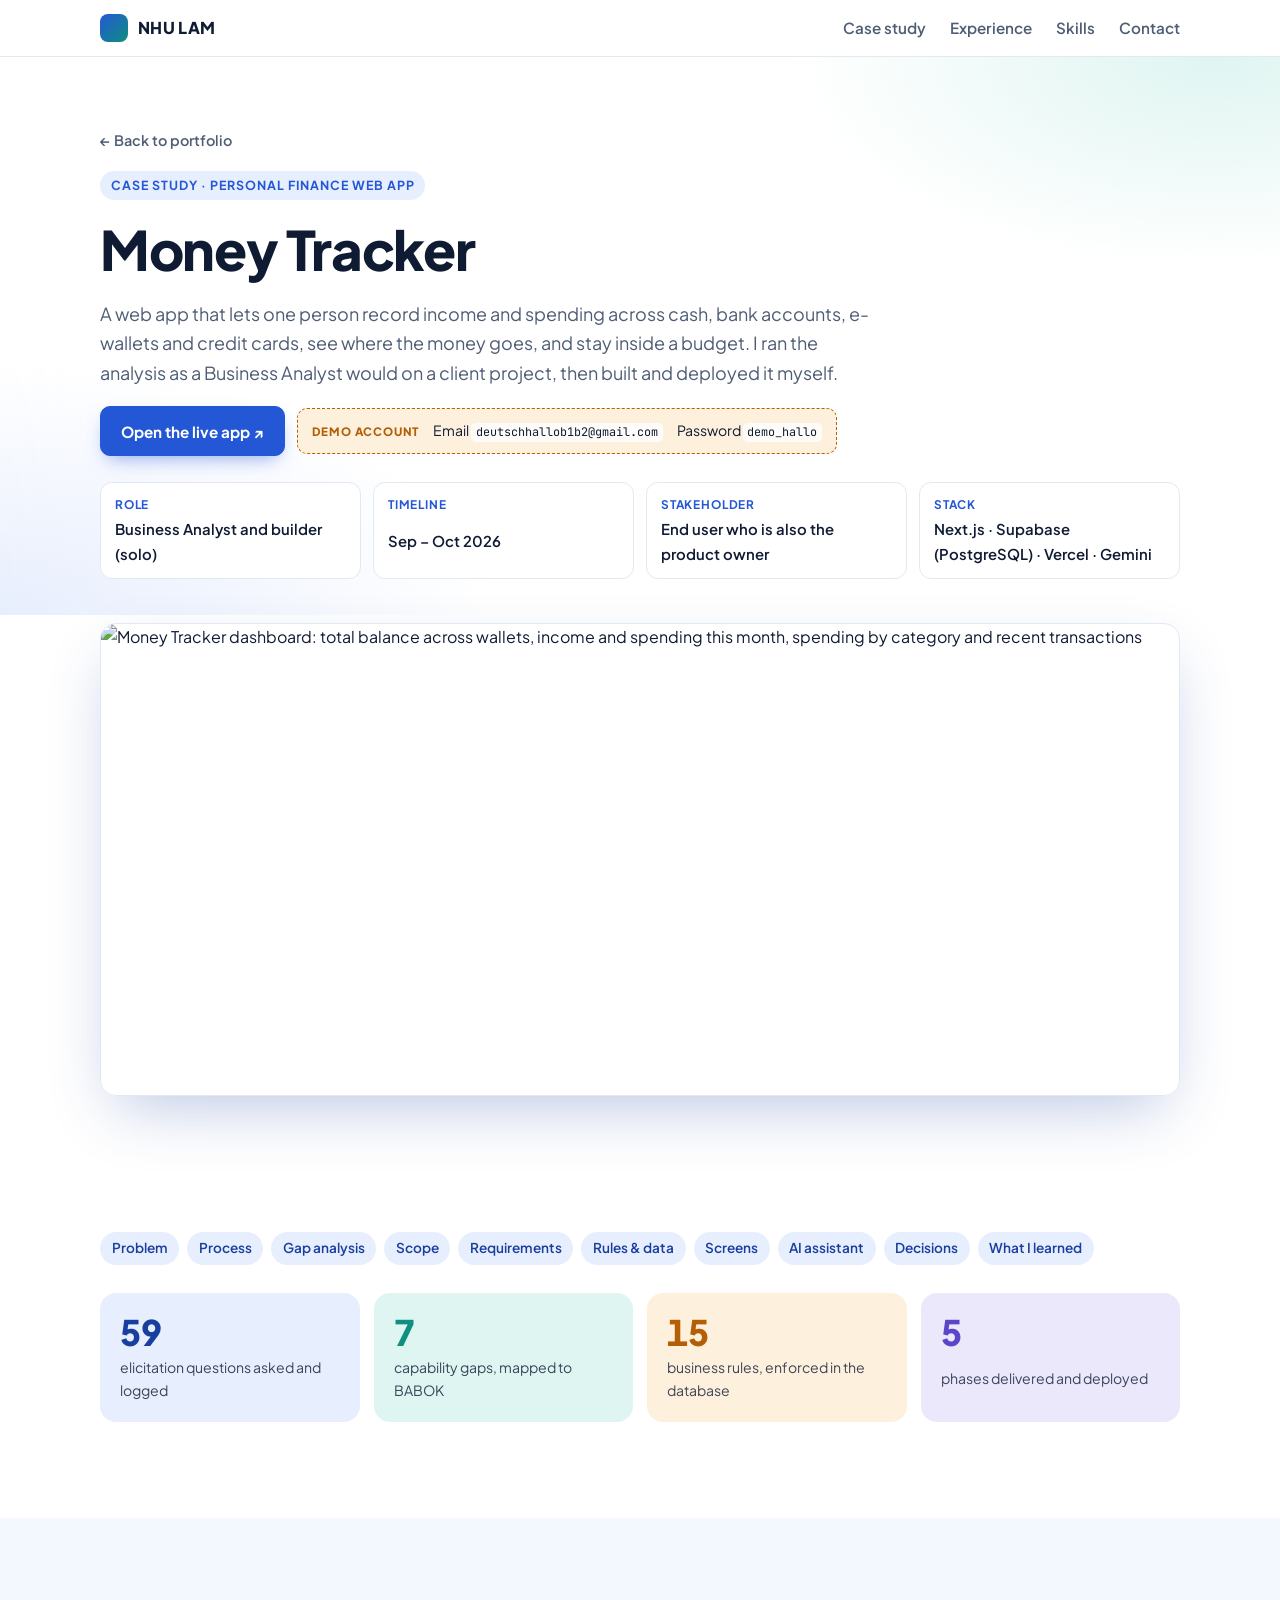
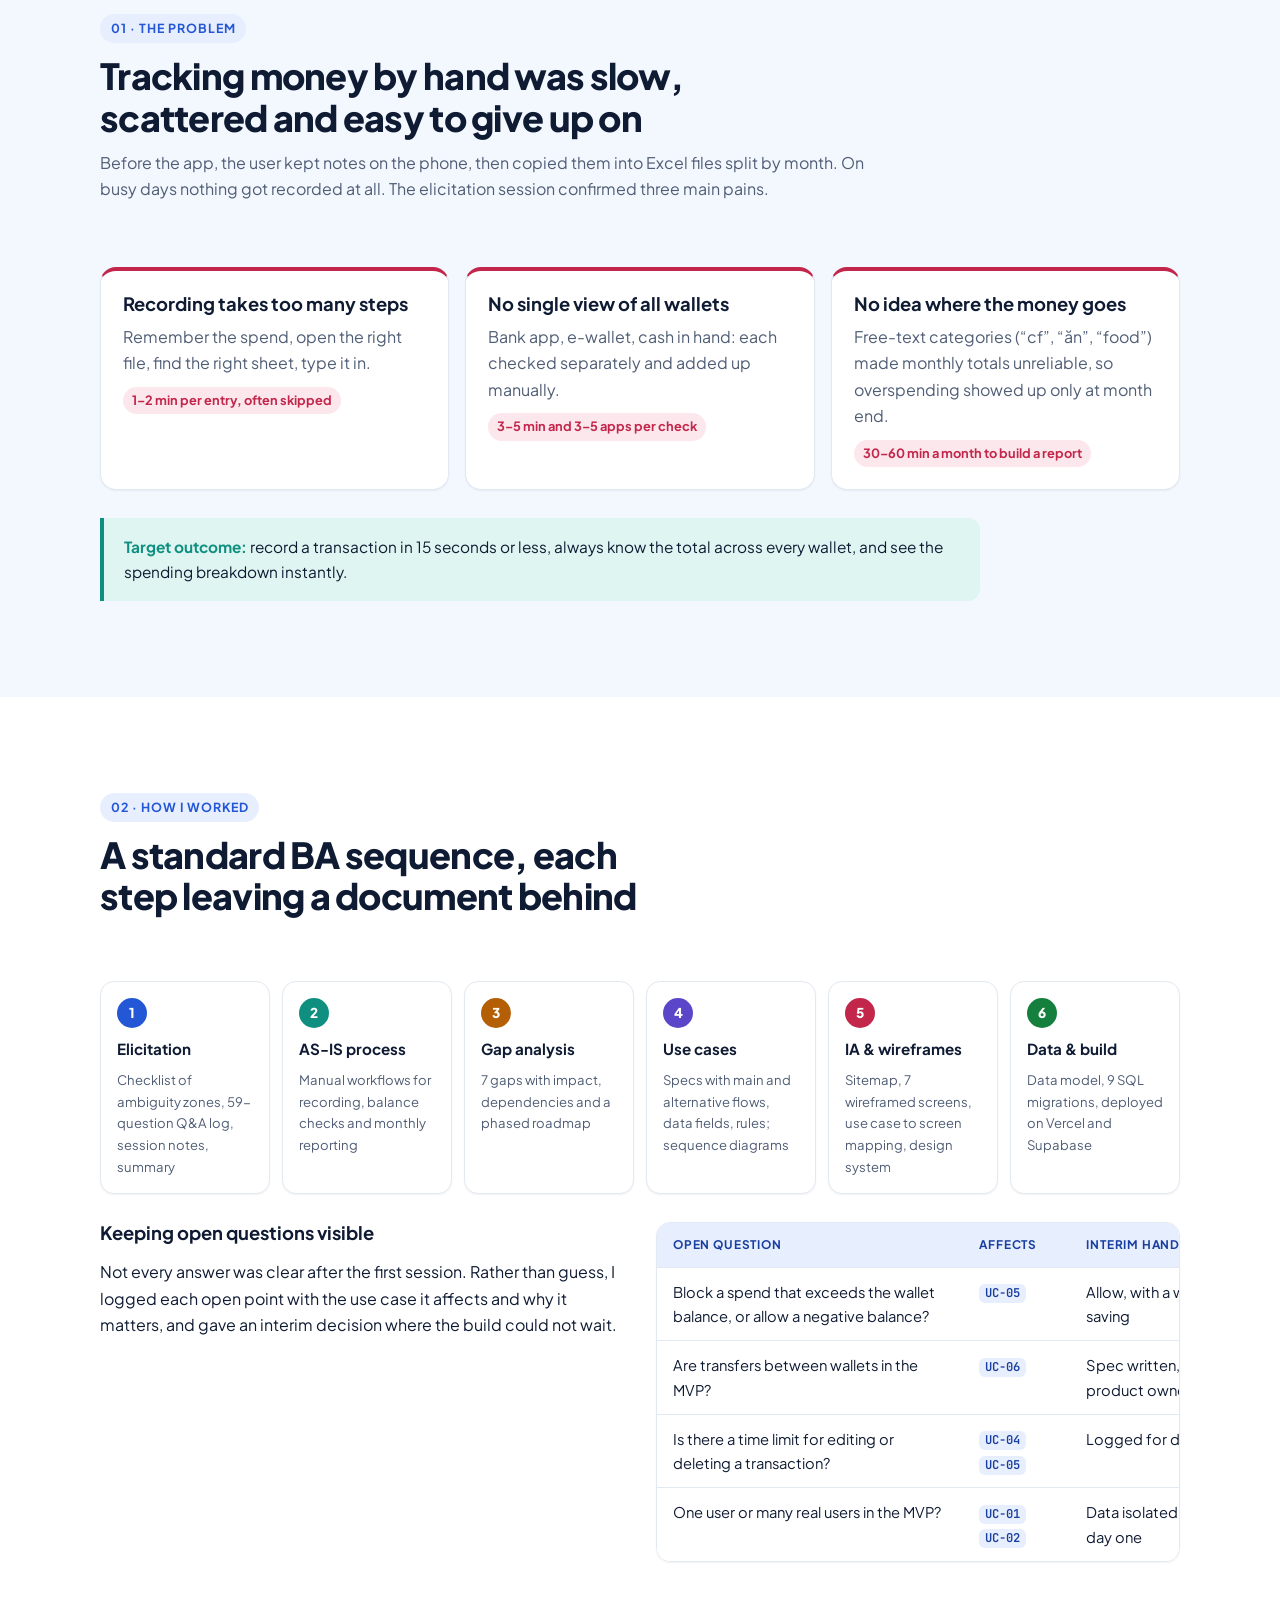
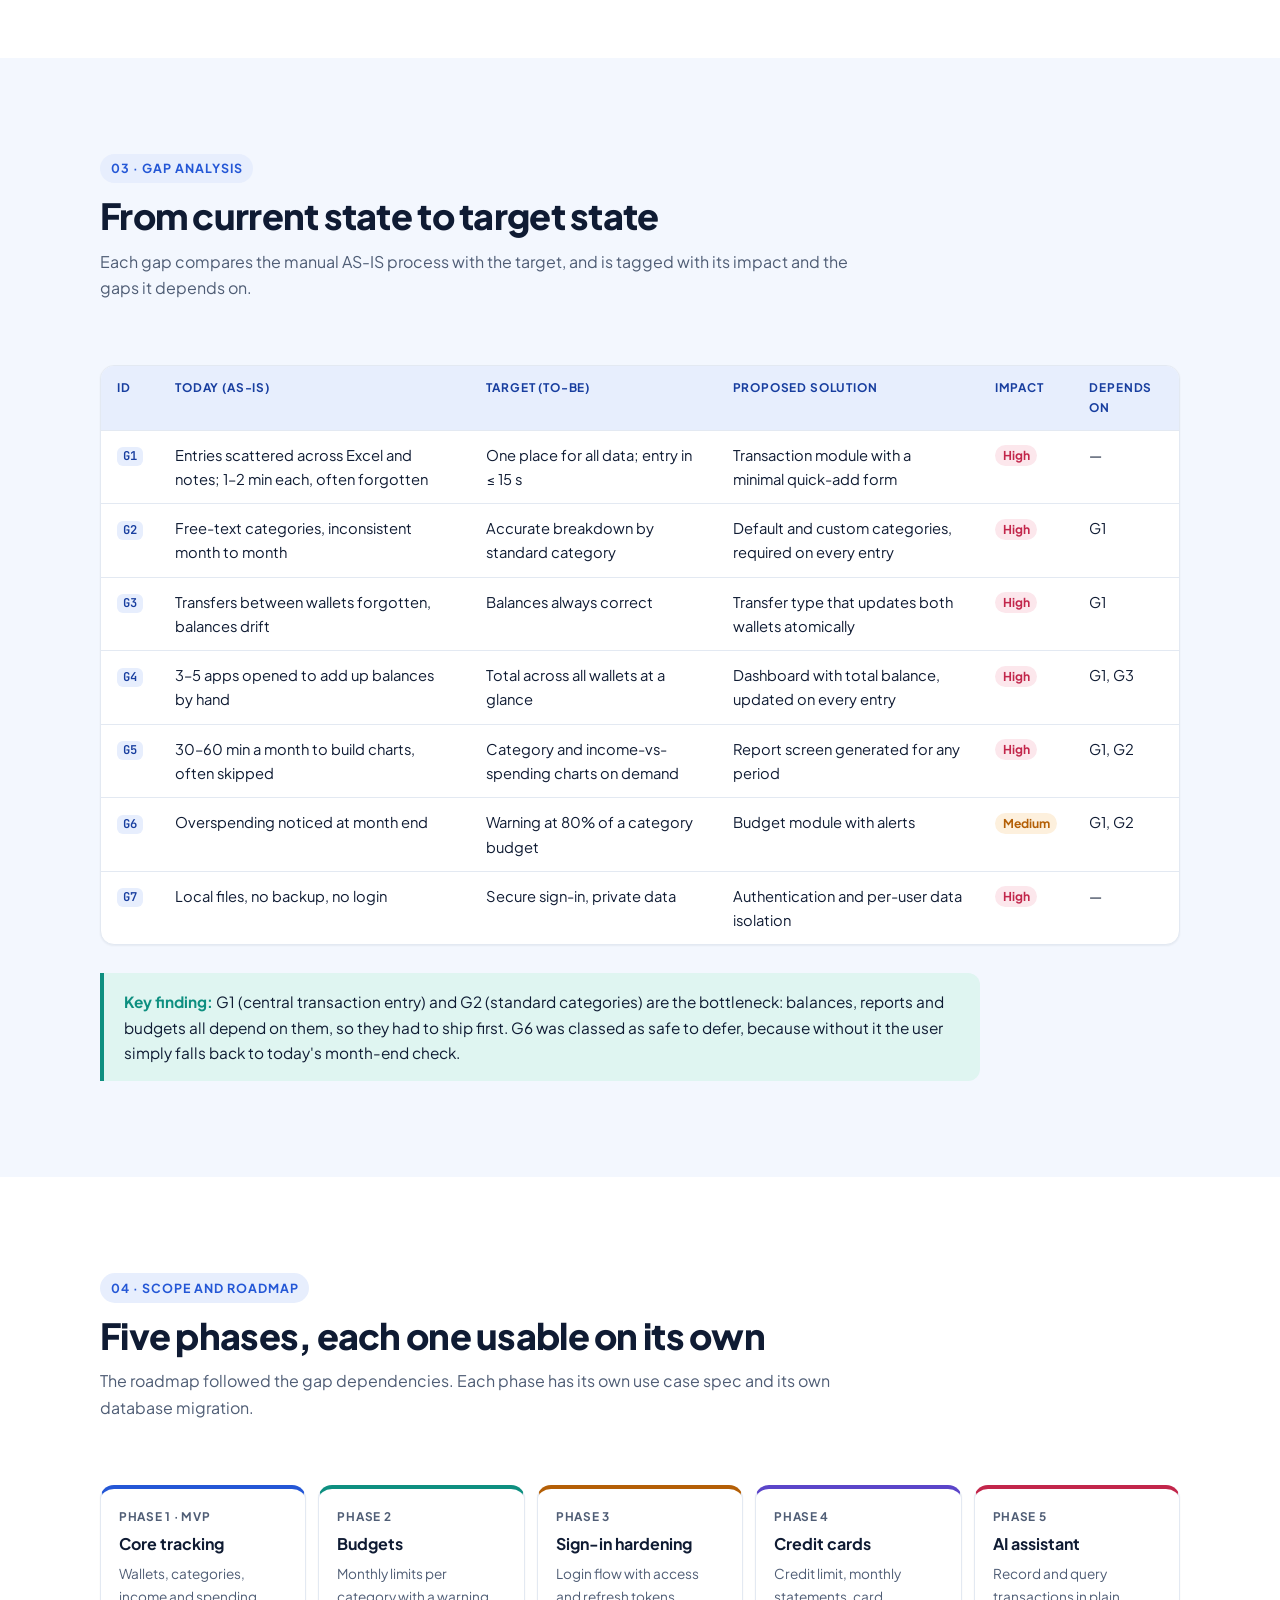
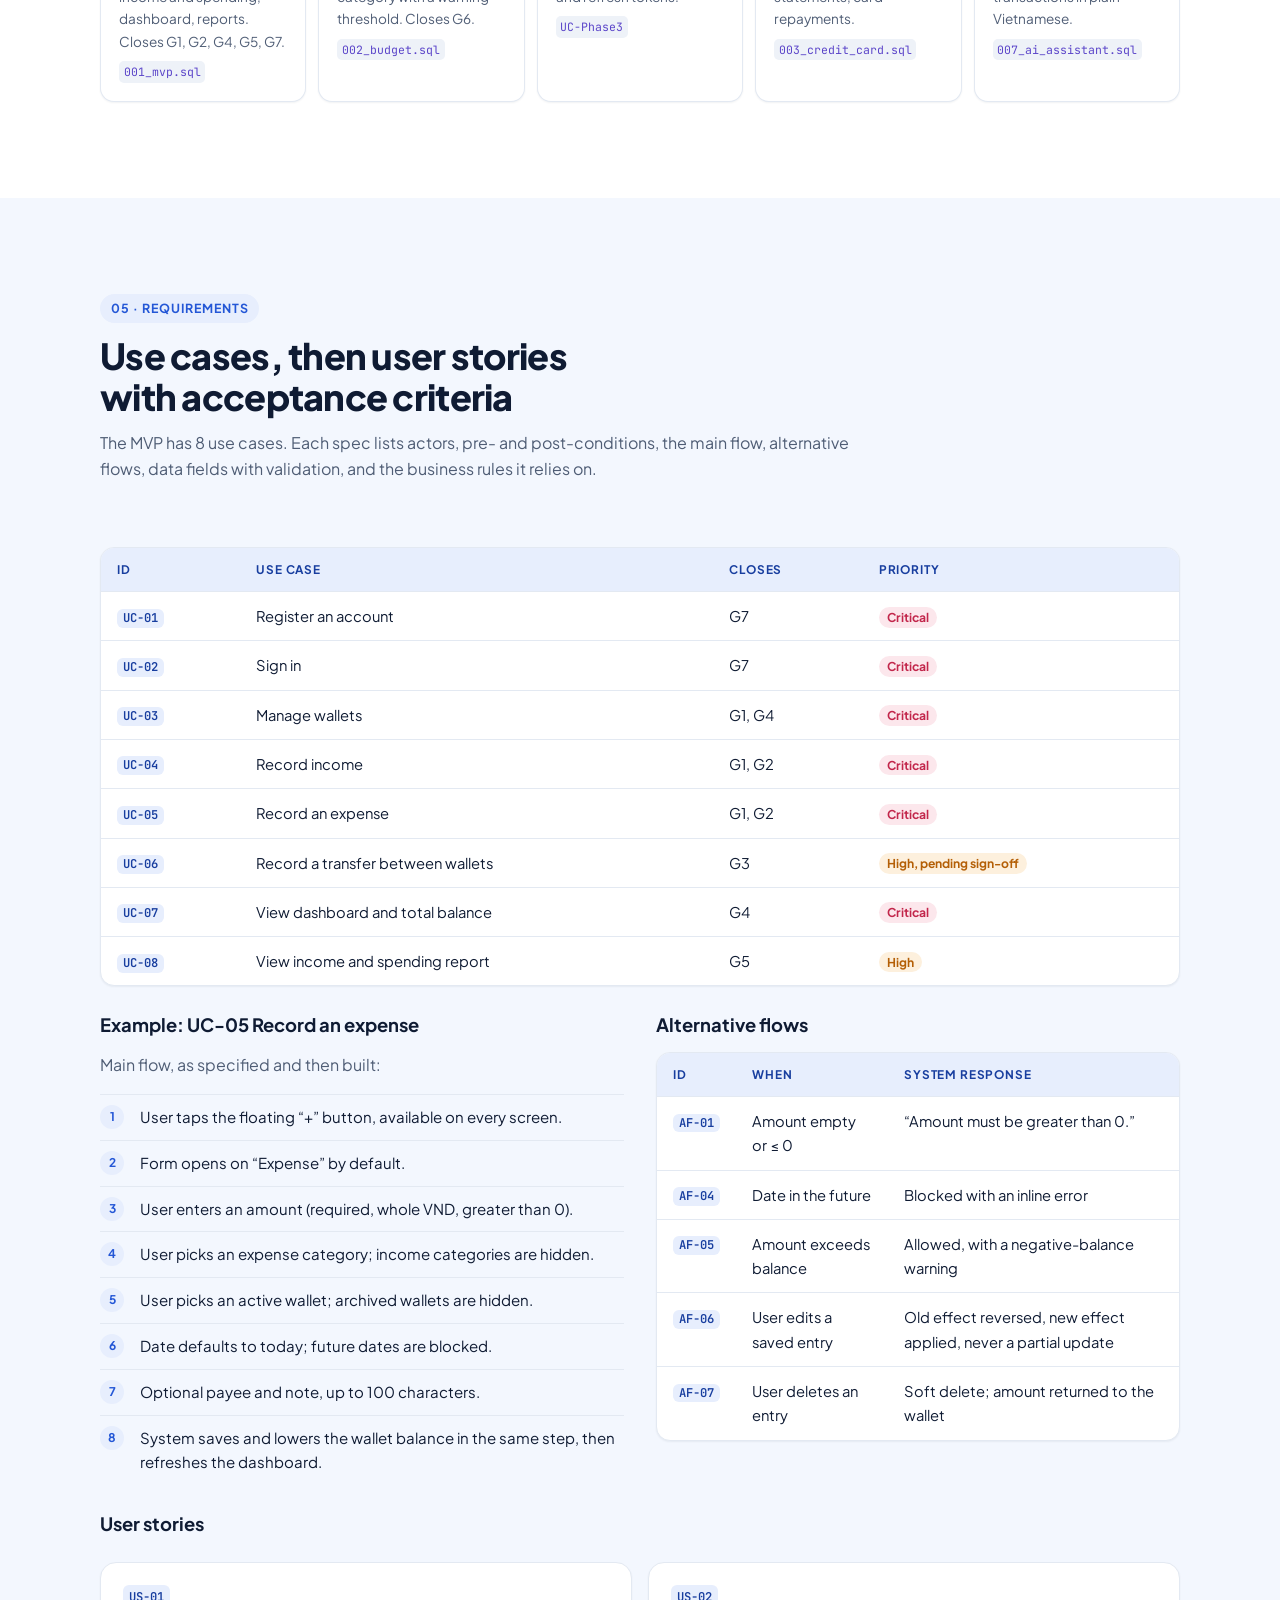
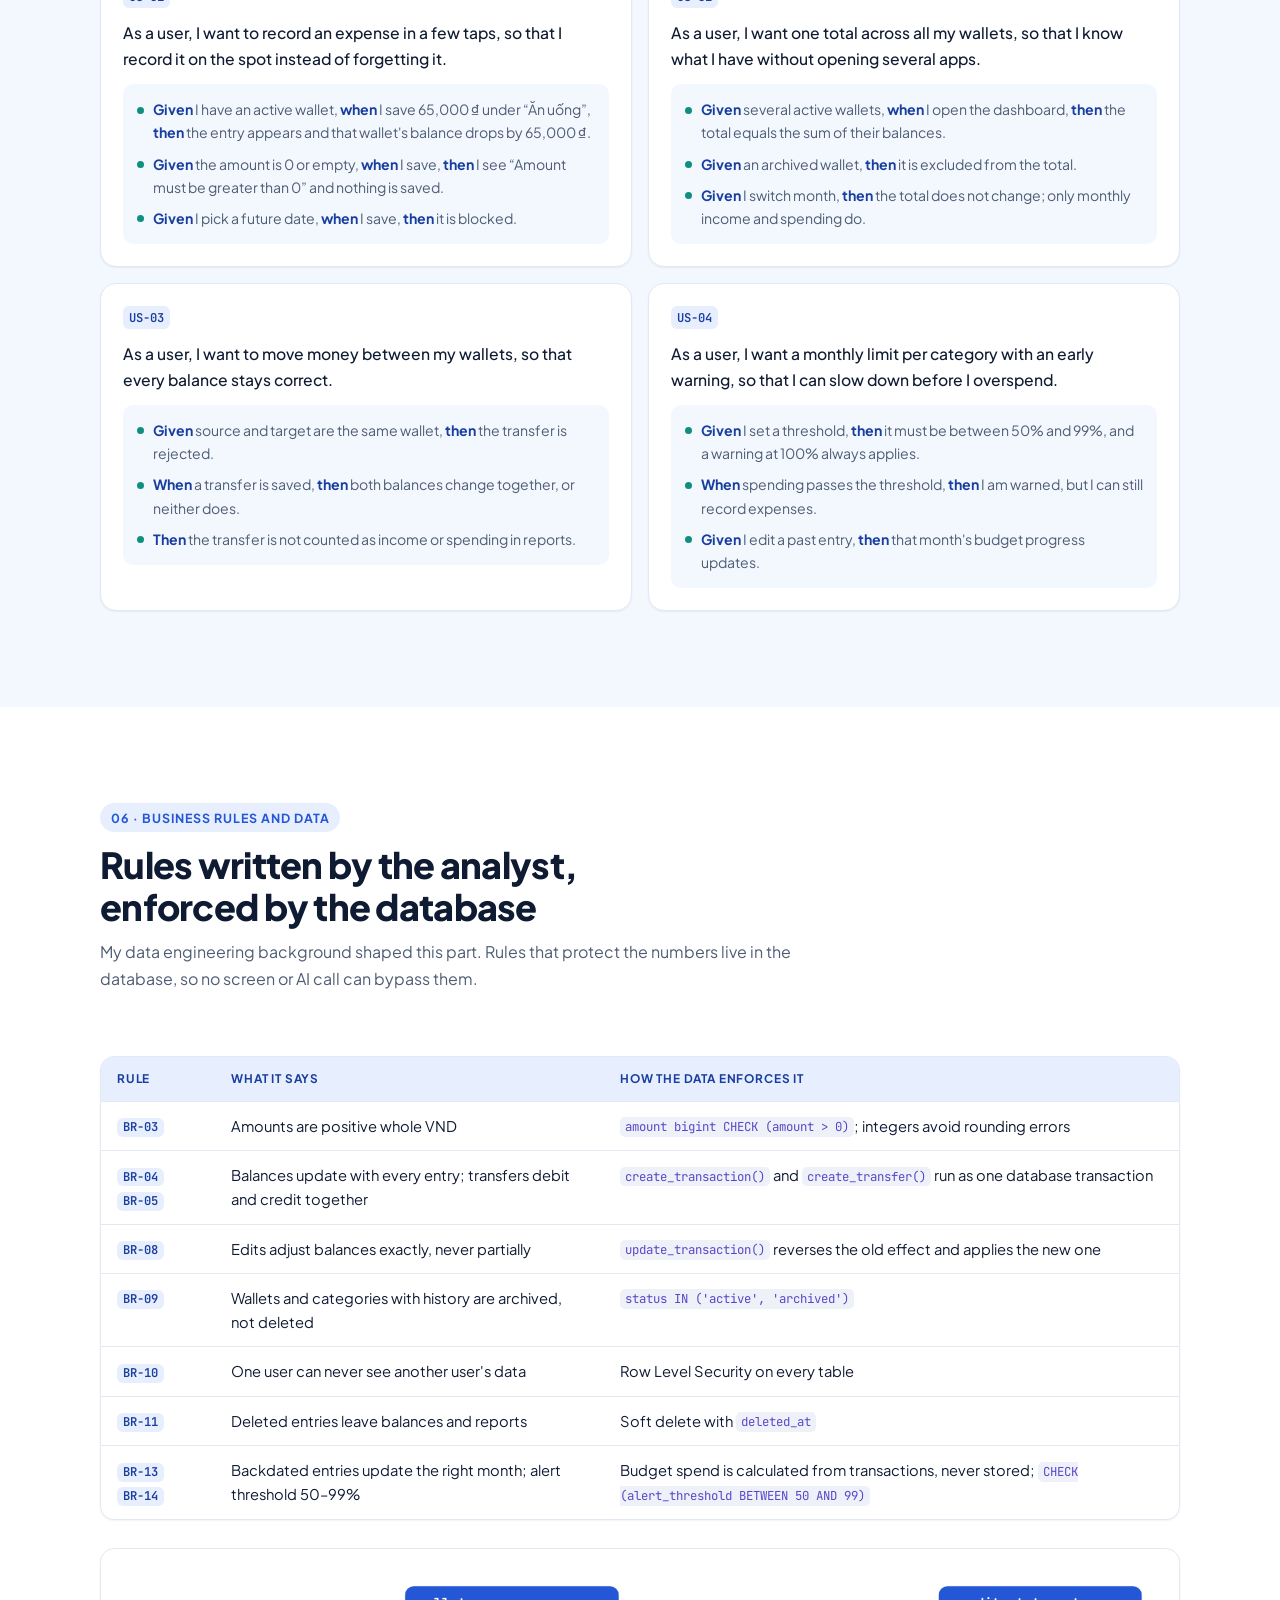
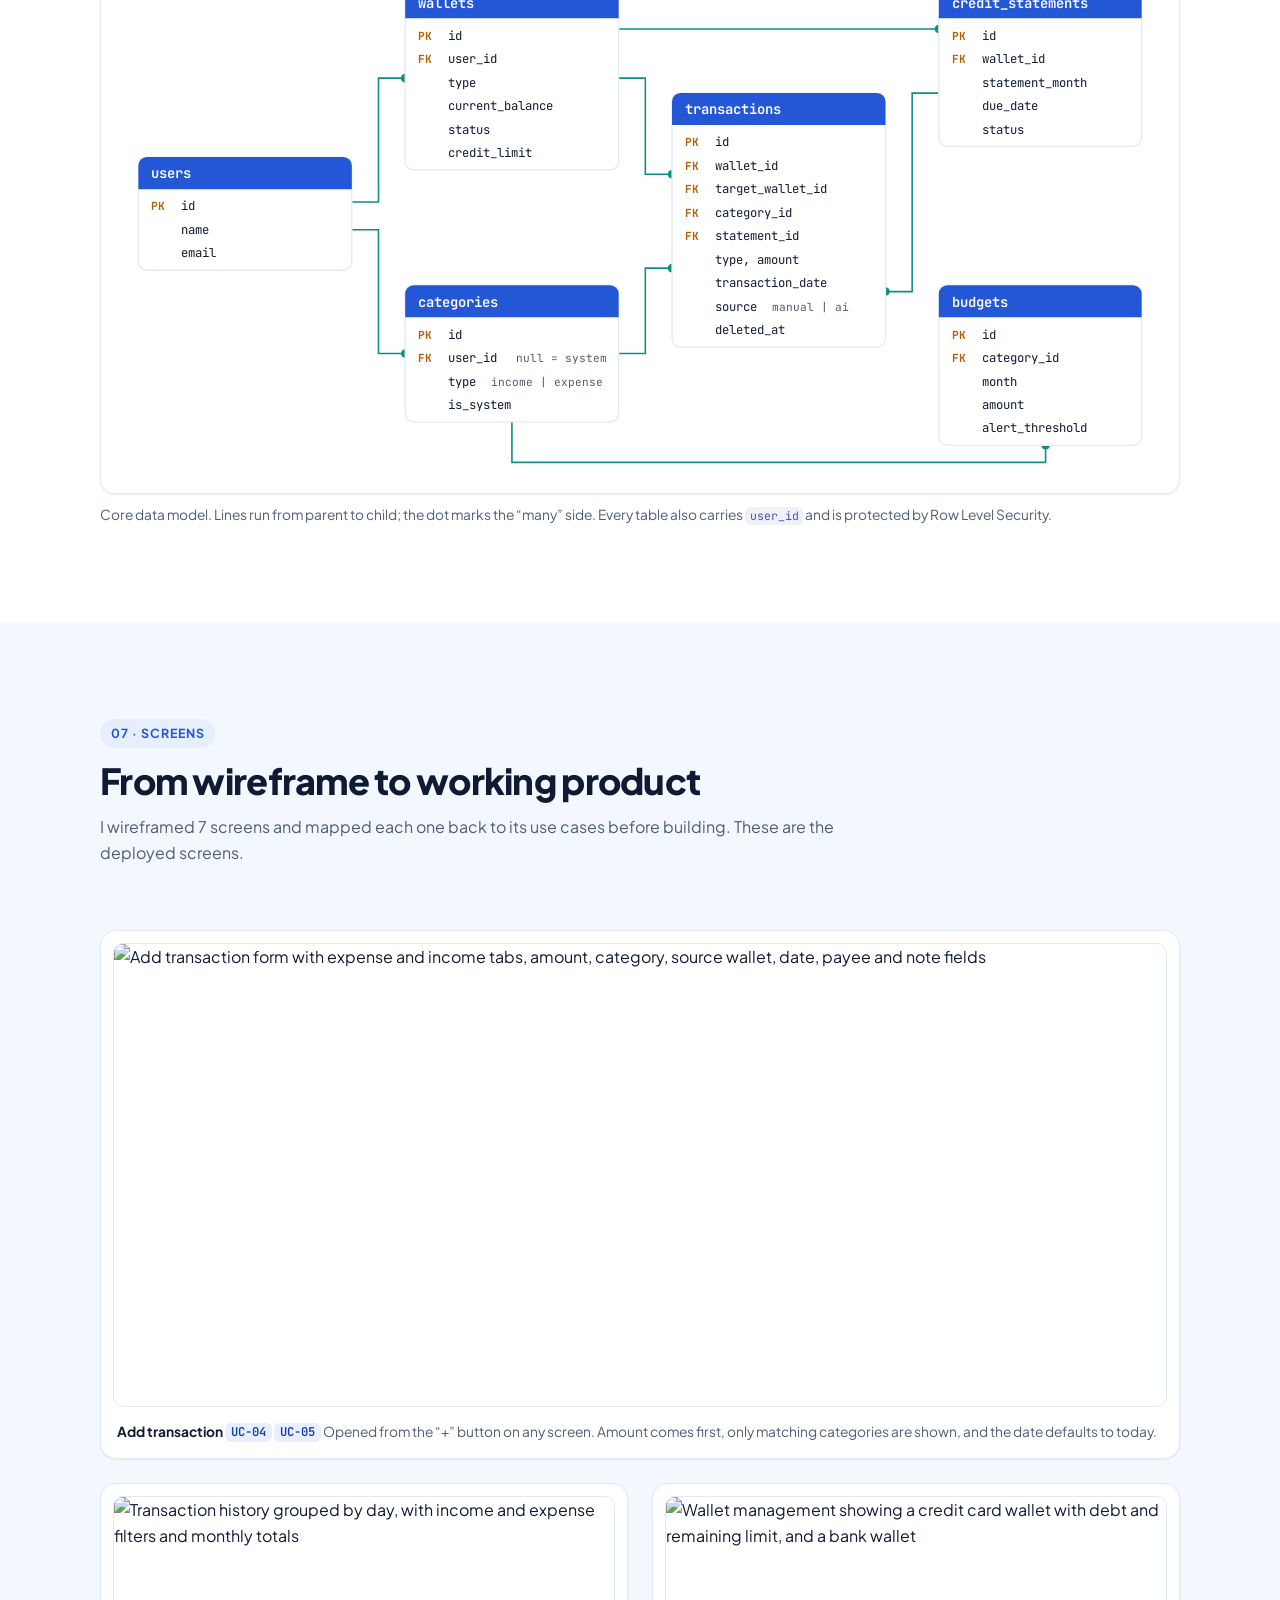
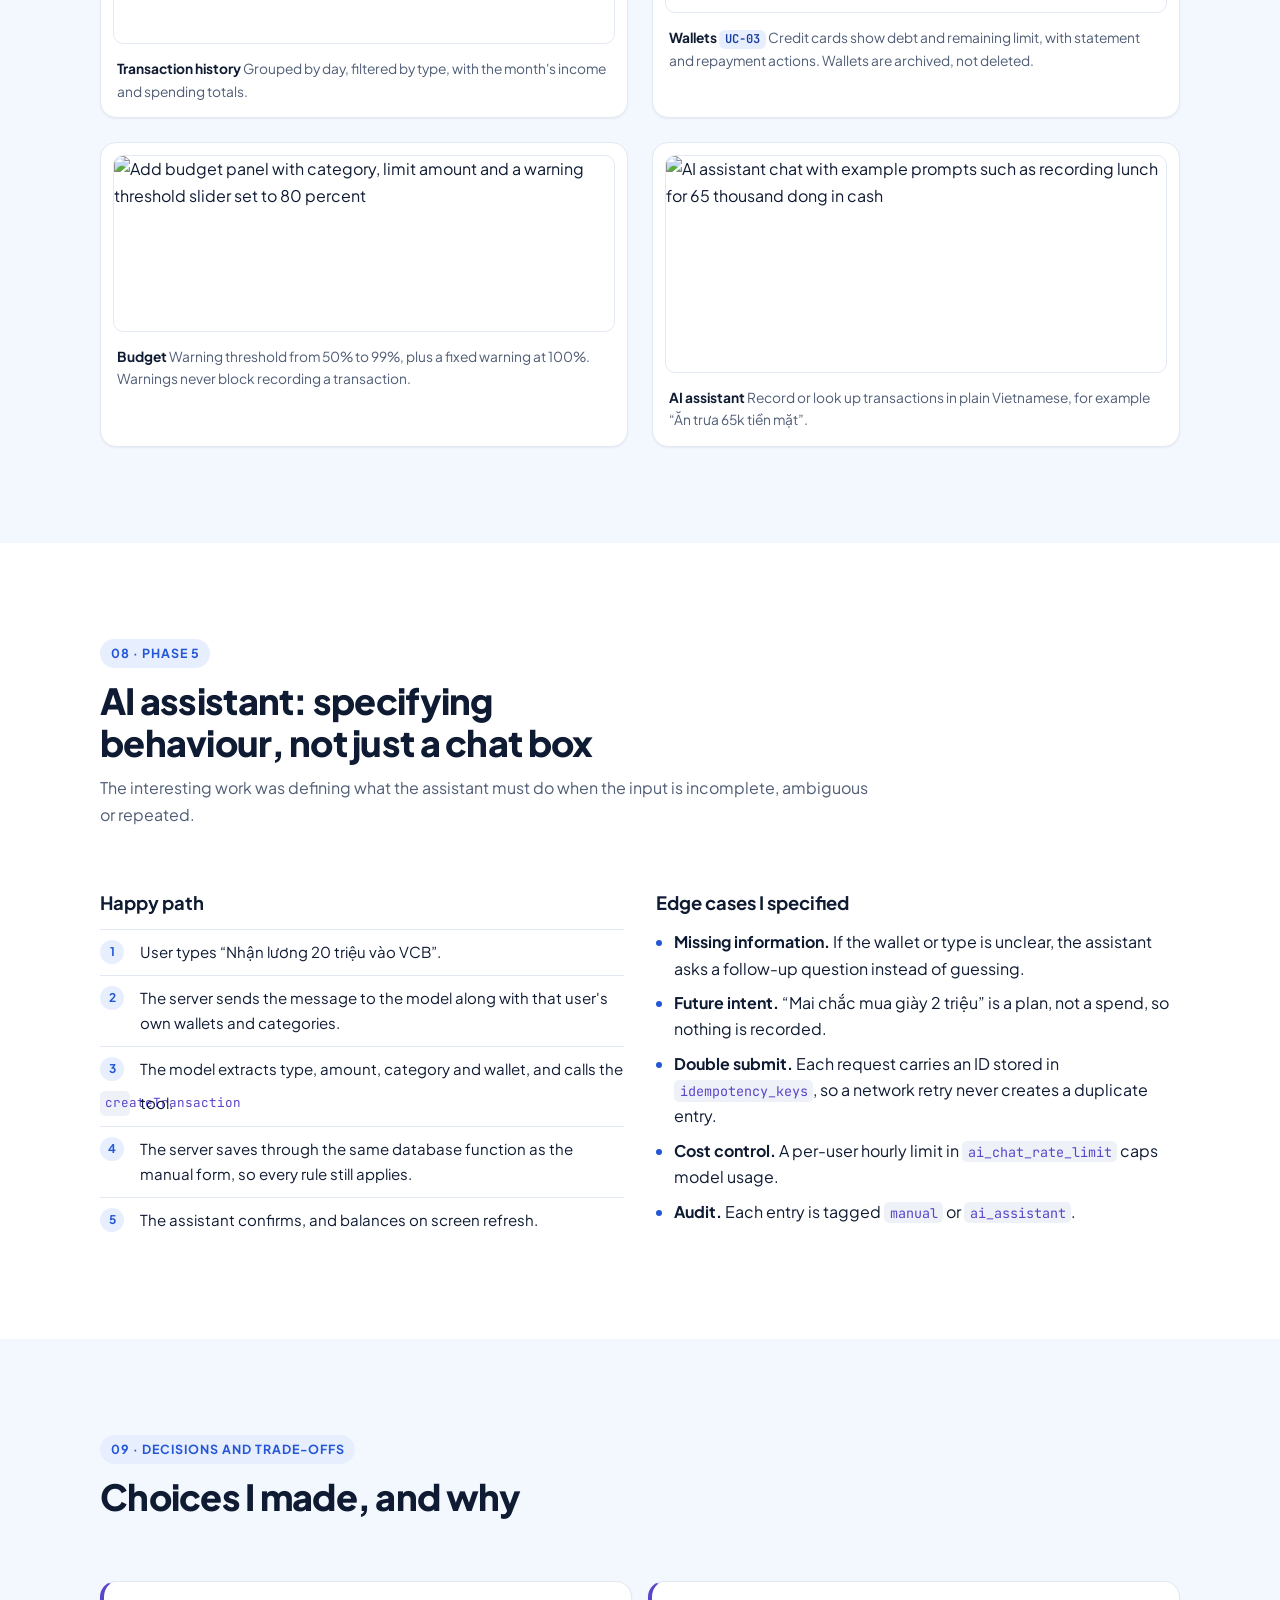
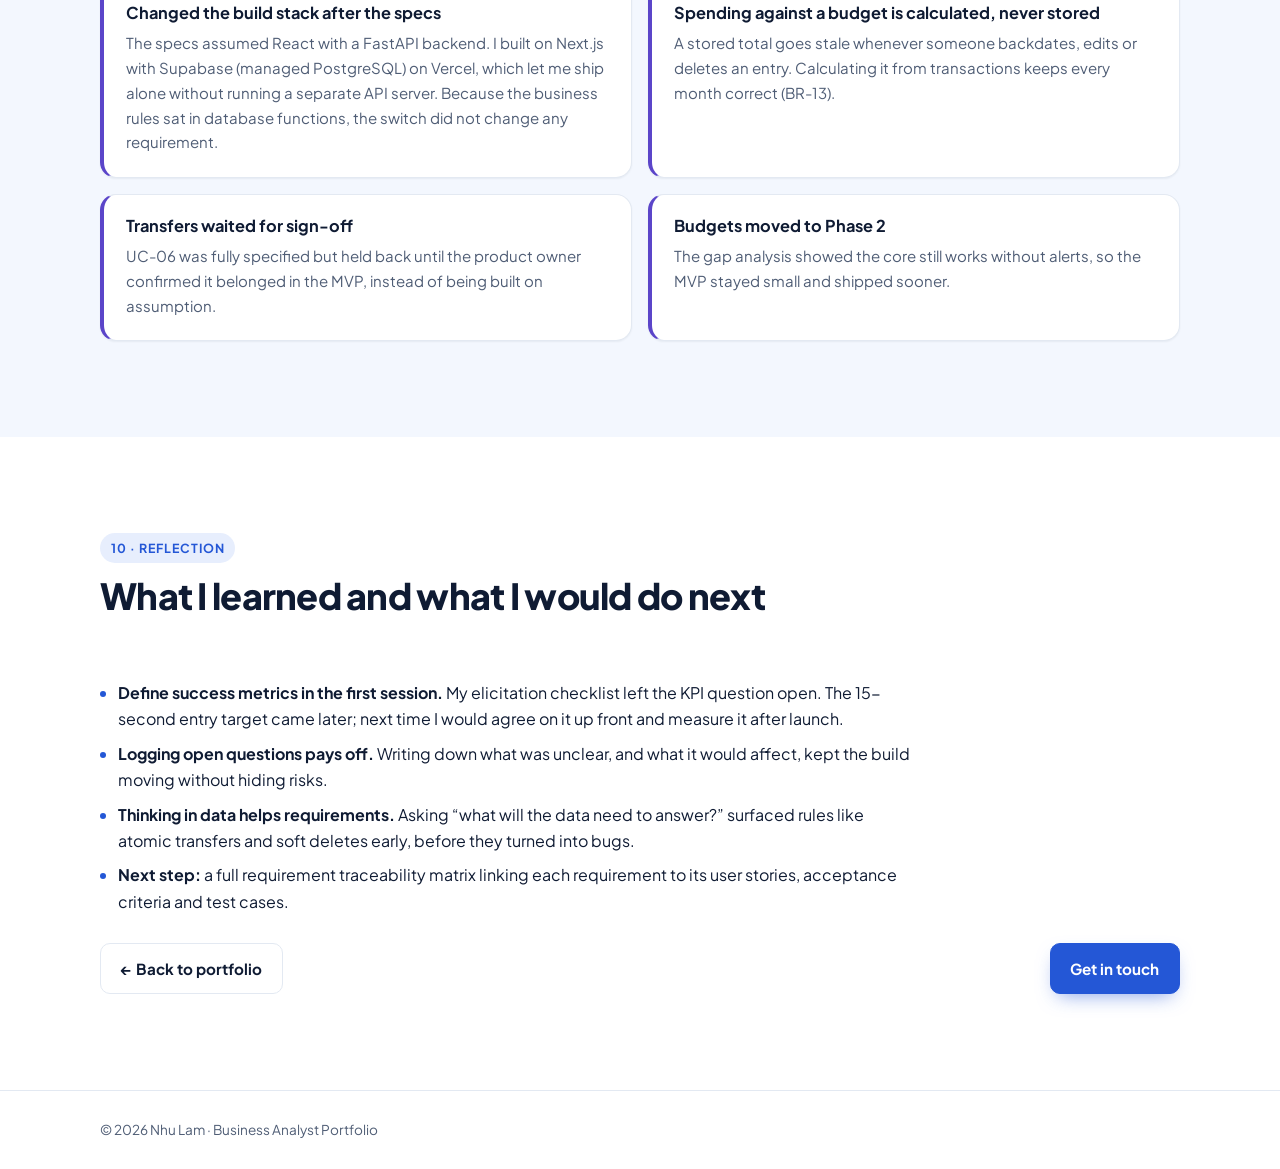
==== money-tracker.html @ ed084302 "Add files via upload" ====
<!DOCTYPE html>
<html lang="en">
<head>
<meta charset="UTF-8">
<meta name="viewport" content="width=device-width, initial-scale=1, viewport-fit=cover">
<title>Money Tracker Case Study · Nhu Lam</title>
<meta name="claude:viewport-fit-sides" content="cover">
<meta name="description" content="Money Tracker: a personal finance web app taken from requirements elicitation to a deployed product.">
<link rel="preconnect" href="https://fonts.googleapis.com">
<link rel="preconnect" href="https://fonts.gstatic.com" crossorigin>
<link rel="stylesheet" href="https://fonts.googleapis.com/css2?family=JetBrains+Mono:wght@500;600;700&family=Plus+Jakarta+Sans:wght@400;500;600;700;800&display=swap">
<link rel="stylesheet" href="style.css">
</head>
<body>

<header class="site-header">
  <div class="wrap">
    <a class="brand" href="index.html">NHU LAM</a>
    <nav class="nav" aria-label="Main">
      <a href="index.html#work">Case study</a>
      <a href="index.html#experience">Experience</a>
      <a href="index.html#skills">Skills</a>
      <a href="index.html#contact">Contact</a>
    </nav>
  </div>
</header>

<main>

  <div class="cs-hero">
    <div class="wrap">
      <a class="back" href="index.html">← Back to portfolio</a>
      <p class="eyebrow">Case study · Personal finance web app</p>
      <h1>Money Tracker</h1>
      <p class="lede">A web app that lets one person record income and spending across cash, bank accounts, e-wallets and credit cards, see where the money goes, and stay inside a budget. I ran the analysis as a Business Analyst would on a client project, then built and deployed it myself.</p>
      <div class="actions">
        <a class="btn primary" href="https://money-tracker-bice-nu.vercel.app/login" target="_blank" rel="noopener">Open the live app ↗</a>
        <div class="demo">
          <span class="demo-label">Demo account</span>
          <span>Email <code>deutschhallob1b2@gmail.com</code></span>
          <span>Password <code>demo_hallo</code></span>
        </div>
      </div>
      <dl class="cs-meta">
        <div><dt>Role</dt><dd>Business Analyst and builder (solo)</dd></div>
        <div><dt>Timeline</dt><dd>Sep – Oct 2026</dd></div>
        <div><dt>Stakeholder</dt><dd>End user who is also the product owner</dd></div>
        <div><dt>Stack</dt><dd>Next.js · Supabase (PostgreSQL) · Vercel · Gemini</dd></div>
      </dl>
    </div>
  </div>

  <div class="cs-cover">
    <div class="wrap">
      <img src="assets/money-tracker/dashboard.png" alt="Money Tracker dashboard: total balance across wallets, income and spending this month, spending by category and recent transactions" width="1888" height="825">
    </div>
  </div>

  <section>
    <div class="wrap block">
      <nav class="toc" aria-label="On this page">
        <a href="#problem">Problem</a>
        <a href="#process">Process</a>
        <a href="#gaps">Gap analysis</a>
        <a href="#scope">Scope</a>
        <a href="#requirements">Requirements</a>
        <a href="#rules">Rules & data</a>
        <a href="#screens">Screens</a>
        <a href="#ai">AI assistant</a>
        <a href="#decisions">Decisions</a>
        <a href="#learned">What I learned</a>
      </nav>
      <div class="numbers">
        <div><b>59</b><span>elicitation questions asked and logged</span></div>
        <div><b>7</b><span>capability gaps, mapped to BABOK</span></div>
        <div><b>15</b><span>business rules, enforced in the database</span></div>
        <div><b>5</b><span>phases delivered and deployed</span></div>
      </div>
    </div>
  </section>

  <section id="problem">
    <div class="wrap block">
      <div class="section-head">
        <p class="eyebrow">01 · The problem</p>
        <h2>Tracking money by hand was slow, scattered and easy to give up on</h2>
        <p class="muted">Before the app, the user kept notes on the phone, then copied them into Excel files split by month. On busy days nothing got recorded at all. The elicitation session confirmed three main pains.</p>
      </div>
      <div class="pains">
        <div class="pain">
          <h3>Recording takes too many steps</h3>
          <p class="muted">Remember the spend, open the right file, find the right sheet, type it in.</p>
          <span class="cost">1–2 min per entry, often skipped</span>
        </div>
        <div class="pain">
          <h3>No single view of all wallets</h3>
          <p class="muted">Bank app, e-wallet, cash in hand: each checked separately and added up manually.</p>
          <span class="cost">3–5 min and 3–5 apps per check</span>
        </div>
        <div class="pain">
          <h3>No idea where the money goes</h3>
          <p class="muted">Free-text categories (“cf”, “ăn”, “food”) made monthly totals unreliable, so overspending showed up only at month end.</p>
          <span class="cost">30–60 min a month to build a report</span>
        </div>
      </div>
      <p class="callout"><b>Target outcome:</b> record a transaction in 15 seconds or less, always know the total across every wallet, and see the spending breakdown instantly.</p>
    </div>
  </section>

  <section id="process">
    <div class="wrap block">
      <div class="section-head">
        <p class="eyebrow">02 · How I worked</p>
        <h2>A standard BA sequence, each step leaving a document behind</h2>
      </div>
      <ol class="steps">
        <li><b>Elicitation</b><span>Checklist of ambiguity zones, 59-question Q&amp;A log, session notes, summary</span></li>
        <li><b>AS-IS process</b><span>Manual workflows for recording, balance checks and monthly reporting</span></li>
        <li><b>Gap analysis</b><span>7 gaps with impact, dependencies and a phased roadmap</span></li>
        <li><b>Use cases</b><span>Specs with main and alternative flows, data fields, rules; sequence diagrams</span></li>
        <li><b>IA &amp; wireframes</b><span>Sitemap, 7 wireframed screens, use case to screen mapping, design system</span></li>
        <li><b>Data &amp; build</b><span>Data model, 9 SQL migrations, deployed on Vercel and Supabase</span></li>
      </ol>
      <div class="two">
        <div class="prose">
          <h3>Keeping open questions visible</h3>
          <p>Not every answer was clear after the first session. Rather than guess, I logged each open point with the use case it affects and why it matters, and gave an interim decision where the build could not wait.</p>
        </div>
        <div class="table-wrap">
          <table>
            <thead><tr><th>Open question</th><th>Affects</th><th>Interim handling</th></tr></thead>
            <tbody>
              <tr><td>Block a spend that exceeds the wallet balance, or allow a negative balance?</td><td><span class="id">UC-05</span></td><td>Allow, with a warning before saving</td></tr>
              <tr><td>Are transfers between wallets in the MVP?</td><td><span class="id">UC-06</span></td><td>Spec written, kept pending product owner sign-off</td></tr>
              <tr><td>Is there a time limit for editing or deleting a transaction?</td><td><span class="id">UC-04</span> <span class="id">UC-05</span></td><td>Logged for decision</td></tr>
              <tr><td>One user or many real users in the MVP?</td><td><span class="id">UC-01</span> <span class="id">UC-02</span></td><td>Data isolated per user from day one</td></tr>
            </tbody>
          </table>
        </div>
      </div>
    </div>
  </section>

  <section id="gaps">
    <div class="wrap block">
      <div class="section-head">
        <p class="eyebrow">03 · Gap analysis</p>
        <h2>From current state to target state</h2>
        <p class="muted">Each gap compares the manual AS-IS process with the target, and is tagged with its impact and the gaps it depends on.</p>
      </div>
      <div class="table-wrap">
        <table>
          <thead><tr><th>ID</th><th>Today (AS-IS)</th><th>Target (TO-BE)</th><th>Proposed solution</th><th>Impact</th><th>Depends on</th></tr></thead>
          <tbody>
            <tr><td><span class="id">G1</span></td><td>Entries scattered across Excel and notes; 1–2 min each, often forgotten</td><td>One place for all data; entry in ≤ 15 s</td><td>Transaction module with a minimal quick-add form</td><td><span class="lvl high">High</span></td><td>—</td></tr>
            <tr><td><span class="id">G2</span></td><td>Free-text categories, inconsistent month to month</td><td>Accurate breakdown by standard category</td><td>Default and custom categories, required on every entry</td><td><span class="lvl high">High</span></td><td>G1</td></tr>
            <tr><td><span class="id">G3</span></td><td>Transfers between wallets forgotten, balances drift</td><td>Balances always correct</td><td>Transfer type that updates both wallets atomically</td><td><span class="lvl high">High</span></td><td>G1</td></tr>
            <tr><td><span class="id">G4</span></td><td>3–5 apps opened to add up balances by hand</td><td>Total across all wallets at a glance</td><td>Dashboard with total balance, updated on every entry</td><td><span class="lvl high">High</span></td><td>G1, G3</td></tr>
            <tr><td><span class="id">G5</span></td><td>30–60 min a month to build charts, often skipped</td><td>Category and income-vs-spending charts on demand</td><td>Report screen generated for any period</td><td><span class="lvl high">High</span></td><td>G1, G2</td></tr>
            <tr><td><span class="id">G6</span></td><td>Overspending noticed at month end</td><td>Warning at 80% of a category budget</td><td>Budget module with alerts</td><td><span class="lvl med">Medium</span></td><td>G1, G2</td></tr>
            <tr><td><span class="id">G7</span></td><td>Local files, no backup, no login</td><td>Secure sign-in, private data</td><td>Authentication and per-user data isolation</td><td><span class="lvl high">High</span></td><td>—</td></tr>
          </tbody>
        </table>
      </div>
      <p class="callout"><b>Key finding:</b> G1 (central transaction entry) and G2 (standard categories) are the bottleneck: balances, reports and budgets all depend on them, so they had to ship first. G6 was classed as safe to defer, because without it the user simply falls back to today's month-end check.</p>
    </div>
  </section>

  <section id="scope">
    <div class="wrap block">
      <div class="section-head">
        <p class="eyebrow">04 · Scope and roadmap</p>
        <h2>Five phases, each one usable on its own</h2>
        <p class="muted">The roadmap followed the gap dependencies. Each phase has its own use case spec and its own database migration.</p>
      </div>
      <div class="phases">
        <div class="phase"><span class="pn">Phase 1 · MVP</span><b>Core tracking</b><p>Wallets, categories, income and spending, dashboard, reports. Closes G1, G2, G4, G5, G7.</p><code>001_mvp.sql</code></div>
        <div class="phase"><span class="pn">Phase 2</span><b>Budgets</b><p>Monthly limits per category with a warning threshold. Closes G6.</p><code>002_budget.sql</code></div>
        <div class="phase"><span class="pn">Phase 3</span><b>Sign-in hardening</b><p>Login flow with access and refresh tokens.</p><code>UC-Phase3</code></div>
        <div class="phase"><span class="pn">Phase 4</span><b>Credit cards</b><p>Credit limit, monthly statements, card repayments.</p><code>003_credit_card.sql</code></div>
        <div class="phase"><span class="pn">Phase 5</span><b>AI assistant</b><p>Record and query transactions in plain Vietnamese.</p><code>007_ai_assistant.sql</code></div>
      </div>
    </div>
  </section>

  <section id="requirements">
    <div class="wrap block">
      <div class="section-head">
        <p class="eyebrow">05 · Requirements</p>
        <h2>Use cases, then user stories with acceptance criteria</h2>
        <p class="muted">The MVP has 8 use cases. Each spec lists actors, pre- and post-conditions, the main flow, alternative flows, data fields with validation, and the business rules it relies on.</p>
      </div>

      <div class="table-wrap">
        <table>
          <thead><tr><th>ID</th><th>Use case</th><th>Closes</th><th>Priority</th></tr></thead>
          <tbody>
            <tr><td><span class="id">UC-01</span></td><td>Register an account</td><td>G7</td><td><span class="lvl high">Critical</span></td></tr>
            <tr><td><span class="id">UC-02</span></td><td>Sign in</td><td>G7</td><td><span class="lvl high">Critical</span></td></tr>
            <tr><td><span class="id">UC-03</span></td><td>Manage wallets</td><td>G1, G4</td><td><span class="lvl high">Critical</span></td></tr>
            <tr><td><span class="id">UC-04</span></td><td>Record income</td><td>G1, G2</td><td><span class="lvl high">Critical</span></td></tr>
            <tr><td><span class="id">UC-05</span></td><td>Record an expense</td><td>G1, G2</td><td><span class="lvl high">Critical</span></td></tr>
            <tr><td><span class="id">UC-06</span></td><td>Record a transfer between wallets</td><td>G3</td><td><span class="lvl med">High, pending sign-off</span></td></tr>
            <tr><td><span class="id">UC-07</span></td><td>View dashboard and total balance</td><td>G4</td><td><span class="lvl high">Critical</span></td></tr>
            <tr><td><span class="id">UC-08</span></td><td>View income and spending report</td><td>G5</td><td><span class="lvl med">High</span></td></tr>
          </tbody>
        </table>
      </div>

      <div class="two">
        <div class="prose">
          <h3>Example: UC-05 Record an expense</h3>
          <p class="muted">Main flow, as specified and then built:</p>
          <ol class="flow">
            <li>User taps the floating “+” button, available on every screen.</li>
            <li>Form opens on “Expense” by default.</li>
            <li>User enters an amount (required, whole VND, greater than 0).</li>
            <li>User picks an expense category; income categories are hidden.</li>
            <li>User picks an active wallet; archived wallets are hidden.</li>
            <li>Date defaults to today; future dates are blocked.</li>
            <li>Optional payee and note, up to 100 characters.</li>
            <li>System saves and lowers the wallet balance in the same step, then refreshes the dashboard.</li>
          </ol>
        </div>
        <div class="prose">
          <h3>Alternative flows</h3>
          <div class="table-wrap">
            <table style="min-width: 0">
              <thead><tr><th>ID</th><th>When</th><th>System response</th></tr></thead>
              <tbody>
                <tr><td><span class="id">AF-01</span></td><td>Amount empty or ≤ 0</td><td>“Amount must be greater than 0.”</td></tr>
                <tr><td><span class="id">AF-04</span></td><td>Date in the future</td><td>Blocked with an inline error</td></tr>
                <tr><td><span class="id">AF-05</span></td><td>Amount exceeds balance</td><td>Allowed, with a negative-balance warning</td></tr>
                <tr><td><span class="id">AF-06</span></td><td>User edits a saved entry</td><td>Old effect reversed, new effect applied, never a partial update</td></tr>
                <tr><td><span class="id">AF-07</span></td><td>User deletes an entry</td><td>Soft delete; amount returned to the wallet</td></tr>
              </tbody>
            </table>
          </div>
        </div>
      </div>

      <h3>User stories</h3>
      <div class="stories">
        <article class="story">
          <span class="id" style="justify-self:start">US-01</span>
          <p class="as">As a user, I want to record an expense in a few taps, so that I record it on the spot instead of forgetting it.</p>
          <ul>
            <li><b>Given</b> I have an active wallet, <b>when</b> I save 65,000 ₫ under “Ăn uống”, <b>then</b> the entry appears and that wallet's balance drops by 65,000 ₫.</li>
            <li><b>Given</b> the amount is 0 or empty, <b>when</b> I save, <b>then</b> I see “Amount must be greater than 0” and nothing is saved.</li>
            <li><b>Given</b> I pick a future date, <b>when</b> I save, <b>then</b> it is blocked.</li>
          </ul>
        </article>
        <article class="story">
          <span class="id" style="justify-self:start">US-02</span>
          <p class="as">As a user, I want one total across all my wallets, so that I know what I have without opening several apps.</p>
          <ul>
            <li><b>Given</b> several active wallets, <b>when</b> I open the dashboard, <b>then</b> the total equals the sum of their balances.</li>
            <li><b>Given</b> an archived wallet, <b>then</b> it is excluded from the total.</li>
            <li><b>Given</b> I switch month, <b>then</b> the total does not change; only monthly income and spending do.</li>
          </ul>
        </article>
        <article class="story">
          <span class="id" style="justify-self:start">US-03</span>
          <p class="as">As a user, I want to move money between my wallets, so that every balance stays correct.</p>
          <ul>
            <li><b>Given</b> source and target are the same wallet, <b>then</b> the transfer is rejected.</li>
            <li><b>When</b> a transfer is saved, <b>then</b> both balances change together, or neither does.</li>
            <li><b>Then</b> the transfer is not counted as income or spending in reports.</li>
          </ul>
        </article>
        <article class="story">
          <span class="id" style="justify-self:start">US-04</span>
          <p class="as">As a user, I want a monthly limit per category with an early warning, so that I can slow down before I overspend.</p>
          <ul>
            <li><b>Given</b> I set a threshold, <b>then</b> it must be between 50% and 99%, and a warning at 100% always applies.</li>
            <li><b>When</b> spending passes the threshold, <b>then</b> I am warned, but I can still record expenses.</li>
            <li><b>Given</b> I edit a past entry, <b>then</b> that month's budget progress updates.</li>
          </ul>
        </article>
      </div>
    </div>
  </section>

  <section id="rules">
    <div class="wrap block">
      <div class="section-head">
        <p class="eyebrow">06 · Business rules and data</p>
        <h2>Rules written by the analyst, enforced by the database</h2>
        <p class="muted">My data engineering background shaped this part. Rules that protect the numbers live in the database, so no screen or AI call can bypass them.</p>
      </div>
      <div class="table-wrap">
        <table>
          <thead><tr><th>Rule</th><th>What it says</th><th>How the data enforces it</th></tr></thead>
          <tbody>
            <tr><td><span class="id">BR-03</span></td><td>Amounts are positive whole VND</td><td><code>amount bigint CHECK (amount &gt; 0)</code>; integers avoid rounding errors</td></tr>
            <tr><td><span class="id">BR-04</span> <span class="id">BR-05</span></td><td>Balances update with every entry; transfers debit and credit together</td><td><code>create_transaction()</code> and <code>create_transfer()</code> run as one database transaction</td></tr>
            <tr><td><span class="id">BR-08</span></td><td>Edits adjust balances exactly, never partially</td><td><code>update_transaction()</code> reverses the old effect and applies the new one</td></tr>
            <tr><td><span class="id">BR-09</span></td><td>Wallets and categories with history are archived, not deleted</td><td><code>status IN ('active', 'archived')</code></td></tr>
            <tr><td><span class="id">BR-10</span></td><td>One user can never see another user's data</td><td>Row Level Security on every table</td></tr>
            <tr><td><span class="id">BR-11</span></td><td>Deleted entries leave balances and reports</td><td>Soft delete with <code>deleted_at</code></td></tr>
            <tr><td><span class="id">BR-13</span> <span class="id">BR-14</span></td><td>Backdated entries update the right month; alert threshold 50–99%</td><td>Budget spend is calculated from transactions, never stored; <code>CHECK (alert_threshold BETWEEN 50 AND 99)</code></td></tr>
          </tbody>
        </table>
      </div>

      <figure class="diagram-fig" style="margin:0">
        <div class="diagram">
          <svg viewBox="0 0 980 480" role="img" aria-labelledby="erd-t erd-d">
            <title id="erd-t">Money Tracker data model</title>
            <desc id="erd-d">Users own wallets and categories. Transactions belong to a wallet and a category, and may reference a target wallet and a credit card statement. Credit statements belong to a wallet. Budgets reference a category.</desc>

            <!-- links (parent → child, dot marks the child side) -->
            <path class="erd-link" d="M220 222 H245 V106 H270"/>
            <path class="erd-link" d="M220 248 H245 V364 H270"/>
            <path class="erd-link" d="M470 106 H495 V196 H520"/>
            <path class="erd-link" d="M470 364 H495 V284 H520"/>
            <path class="erd-link" d="M470 60 H770"/>
            <path class="erd-link" d="M770 120 H745 V306 H720"/>
            <path class="erd-link" d="M370 428 V466 H870 V450"/>
            <circle class="erd-dot" cx="270" cy="106" r="4"/>
            <circle class="erd-dot" cx="270" cy="364" r="4"/>
            <circle class="erd-dot" cx="520" cy="196" r="4"/>
            <circle class="erd-dot" cx="520" cy="284" r="4"/>
            <circle class="erd-dot" cx="770" cy="60" r="4"/>
            <circle class="erd-dot" cx="720" cy="306" r="4"/>
            <circle class="erd-dot" cx="870" cy="450" r="4"/>

            <!-- users -->
            <g transform="translate(20,180)">
              <rect class="erd-box" width="200" height="106" rx="8"/>
              <path class="erd-head" d="M8 0 H192 A8 8 0 0 1 200 8 V30 H0 V8 A8 8 0 0 1 8 0 Z"/>
              <text class="erd-title" x="12" y="20">users</text>
              <text class="erd-key" x="12" y="50">PK</text><text class="erd-row" x="40" y="50">id</text>
              <text class="erd-row" x="40" y="72">name</text>
              <text class="erd-row" x="40" y="94">email</text>
            </g>

            <!-- wallets -->
            <g transform="translate(270,20)">
              <rect class="erd-box" width="200" height="172" rx="8"/>
              <path class="erd-head" d="M8 0 H192 A8 8 0 0 1 200 8 V30 H0 V8 A8 8 0 0 1 8 0 Z"/>
              <text class="erd-title" x="12" y="20">wallets</text>
              <text class="erd-key" x="12" y="50">PK</text><text class="erd-row" x="40" y="50">id</text>
              <text class="erd-key" x="12" y="72">FK</text><text class="erd-row" x="40" y="72">user_id</text>
              <text class="erd-row" x="40" y="94">type</text>
              <text class="erd-row" x="40" y="116">current_balance</text>
              <text class="erd-row" x="40" y="138">status</text>
              <text class="erd-row" x="40" y="160">credit_limit</text>
            </g>

            <!-- categories -->
            <g transform="translate(270,300)">
              <rect class="erd-box" width="200" height="128" rx="8"/>
              <path class="erd-head" d="M8 0 H192 A8 8 0 0 1 200 8 V30 H0 V8 A8 8 0 0 1 8 0 Z"/>
              <text class="erd-title" x="12" y="20">categories</text>
              <text class="erd-key" x="12" y="50">PK</text><text class="erd-row" x="40" y="50">id</text>
              <text class="erd-key" x="12" y="72">FK</text><text class="erd-row" x="40" y="72">user_id</text><text class="erd-note" x="104" y="72">null = system</text>
              <text class="erd-row" x="40" y="94">type</text><text class="erd-note" x="80" y="94">income | expense</text>
              <text class="erd-row" x="40" y="116">is_system</text>
            </g>

            <!-- transactions -->
            <g transform="translate(520,120)">
              <rect class="erd-box" width="200" height="238" rx="8"/>
              <path class="erd-head" d="M8 0 H192 A8 8 0 0 1 200 8 V30 H0 V8 A8 8 0 0 1 8 0 Z"/>
              <text class="erd-title" x="12" y="20">transactions</text>
              <text class="erd-key" x="12" y="50">PK</text><text class="erd-row" x="40" y="50">id</text>
              <text class="erd-key" x="12" y="72">FK</text><text class="erd-row" x="40" y="72">wallet_id</text>
              <text class="erd-key" x="12" y="94">FK</text><text class="erd-row" x="40" y="94">target_wallet_id</text>
              <text class="erd-key" x="12" y="116">FK</text><text class="erd-row" x="40" y="116">category_id</text>
              <text class="erd-key" x="12" y="138">FK</text><text class="erd-row" x="40" y="138">statement_id</text>
              <text class="erd-row" x="40" y="160">type, amount</text>
              <text class="erd-row" x="40" y="182">transaction_date</text>
              <text class="erd-row" x="40" y="204">source</text><text class="erd-note" x="94" y="204">manual | ai</text>
              <text class="erd-row" x="40" y="226">deleted_at</text>
            </g>

            <!-- credit_statements -->
            <g transform="translate(770,20)">
              <rect class="erd-box" width="190" height="150" rx="8"/>
              <path class="erd-head" d="M8 0 H182 A8 8 0 0 1 190 8 V30 H0 V8 A8 8 0 0 1 8 0 Z"/>
              <text class="erd-title" x="12" y="20">credit_statements</text>
              <text class="erd-key" x="12" y="50">PK</text><text class="erd-row" x="40" y="50">id</text>
              <text class="erd-key" x="12" y="72">FK</text><text class="erd-row" x="40" y="72">wallet_id</text>
              <text class="erd-row" x="40" y="94">statement_month</text>
              <text class="erd-row" x="40" y="116">due_date</text>
              <text class="erd-row" x="40" y="138">status</text>
            </g>

            <!-- budgets -->
            <g transform="translate(770,300)">
              <rect class="erd-box" width="190" height="150" rx="8"/>
              <path class="erd-head" d="M8 0 H182 A8 8 0 0 1 190 8 V30 H0 V8 A8 8 0 0 1 8 0 Z"/>
              <text class="erd-title" x="12" y="20">budgets</text>
              <text class="erd-key" x="12" y="50">PK</text><text class="erd-row" x="40" y="50">id</text>
              <text class="erd-key" x="12" y="72">FK</text><text class="erd-row" x="40" y="72">category_id</text>
              <text class="erd-row" x="40" y="94">month</text>
              <text class="erd-row" x="40" y="116">amount</text>
              <text class="erd-row" x="40" y="138">alert_threshold</text>
            </g>
          </svg>
        </div>
        <figcaption>Core data model. Lines run from parent to child; the dot marks the “many” side. Every table also carries <code>user_id</code> and is protected by Row Level Security.</figcaption>
      </figure>
    </div>
  </section>

  <section id="screens">
    <div class="wrap block">
      <div class="section-head">
        <p class="eyebrow">07 · Screens</p>
        <h2>From wireframe to working product</h2>
        <p class="muted">I wireframed 7 screens and mapped each one back to its use cases before building. These are the deployed screens.</p>
      </div>
      <div class="screens">
        <figure class="wide">
          <img src="assets/money-tracker/add-transaction.png" alt="Add transaction form with expense and income tabs, amount, category, source wallet, date, payee and note fields" width="1876" height="823" loading="lazy">
          <figcaption><b>Add transaction</b> <span class="id">UC-04</span> <span class="id">UC-05</span> Opened from the “+” button on any screen. Amount comes first, only matching categories are shown, and the date defaults to today.</figcaption>
        </figure>
        <figure>
          <img src="assets/money-tracker/transactions.png" alt="Transaction history grouped by day, with income and expense filters and monthly totals" width="1900" height="556" loading="lazy">
          <figcaption><b>Transaction history</b> Grouped by day, filtered by type, with the month's income and spending totals.</figcaption>
        </figure>
        <figure>
          <img src="assets/money-tracker/wallets.png" alt="Wallet management showing a credit card wallet with debt and remaining limit, and a bank wallet" width="1918" height="444" loading="lazy">
          <figcaption><b>Wallets</b> <span class="id">UC-03</span> Credit cards show debt and remaining limit, with statement and repayment actions. Wallets are archived, not deleted.</figcaption>
        </figure>
        <figure>
          <img src="assets/money-tracker/budget.png" alt="Add budget panel with category, limit amount and a warning threshold slider set to 80 percent" width="1887" height="658" loading="lazy">
          <figcaption><b>Budget</b> Warning threshold from 50% to 99%, plus a fixed warning at 100%. Warnings never block recording a transaction.</figcaption>
        </figure>
        <figure>
          <img src="assets/money-tracker/ai-assistant.png" alt="AI assistant chat with example prompts such as recording lunch for 65 thousand dong in cash" width="1918" height="826" loading="lazy">
          <figcaption><b>AI assistant</b> Record or look up transactions in plain Vietnamese, for example “Ăn trưa 65k tiền mặt”.</figcaption>
        </figure>
      </div>
    </div>
  </section>

  <section id="ai">
    <div class="wrap block">
      <div class="section-head">
        <p class="eyebrow">08 · Phase 5</p>
        <h2>AI assistant: specifying behaviour, not just a chat box</h2>
        <p class="muted">The interesting work was defining what the assistant must do when the input is incomplete, ambiguous or repeated.</p>
      </div>
      <div class="two">
        <div class="prose">
          <h3>Happy path</h3>
          <ol class="flow">
            <li>User types “Nhận lương 20 triệu vào VCB”.</li>
            <li>The server sends the message to the model along with that user's own wallets and categories.</li>
            <li>The model extracts type, amount, category and wallet, and calls the <code>createTransaction</code> tool.</li>
            <li>The server saves through the same database function as the manual form, so every rule still applies.</li>
            <li>The assistant confirms, and balances on screen refresh.</li>
          </ol>
        </div>
        <div class="prose">
          <h3>Edge cases I specified</h3>
          <ul>
            <li><b>Missing information.</b> If the wallet or type is unclear, the assistant asks a follow-up question instead of guessing.</li>
            <li><b>Future intent.</b> “Mai chắc mua giày 2 triệu” is a plan, not a spend, so nothing is recorded.</li>
            <li><b>Double submit.</b> Each request carries an ID stored in <code>idempotency_keys</code>, so a network retry never creates a duplicate entry.</li>
            <li><b>Cost control.</b> A per-user hourly limit in <code>ai_chat_rate_limit</code> caps model usage.</li>
            <li><b>Audit.</b> Each entry is tagged <code>manual</code> or <code>ai_assistant</code>.</li>
          </ul>
        </div>
      </div>
    </div>
  </section>

  <section id="decisions">
    <div class="wrap block">
      <div class="section-head">
        <p class="eyebrow">09 · Decisions and trade-offs</p>
        <h2>Choices I made, and why</h2>
      </div>
      <div class="decisions">
        <div class="decision"><h3>Changed the build stack after the specs</h3><p>The specs assumed React with a FastAPI backend. I built on Next.js with Supabase (managed PostgreSQL) on Vercel, which let me ship alone without running a separate API server. Because the business rules sat in database functions, the switch did not change any requirement.</p></div>
        <div class="decision"><h3>Spending against a budget is calculated, never stored</h3><p>A stored total goes stale whenever someone backdates, edits or deletes an entry. Calculating it from transactions keeps every month correct (BR-13).</p></div>
        <div class="decision"><h3>Transfers waited for sign-off</h3><p>UC-06 was fully specified but held back until the product owner confirmed it belonged in the MVP, instead of being built on assumption.</p></div>
        <div class="decision"><h3>Budgets moved to Phase 2</h3><p>The gap analysis showed the core still works without alerts, so the MVP stayed small and shipped sooner.</p></div>
      </div>
    </div>
  </section>

  <section id="learned">
    <div class="wrap block">
      <div class="section-head">
        <p class="eyebrow">10 · Reflection</p>
        <h2>What I learned and what I would do next</h2>
      </div>
      <div class="prose">
        <ul>
          <li><b>Define success metrics in the first session.</b> My elicitation checklist left the KPI question open. The 15-second entry target came later; next time I would agree on it up front and measure it after launch.</li>
          <li><b>Logging open questions pays off.</b> Writing down what was unclear, and what it would affect, kept the build moving without hiding risks.</li>
          <li><b>Thinking in data helps requirements.</b> Asking “what will the data need to answer?” surfaced rules like atomic transfers and soft deletes early, before they turned into bugs.</li>
          <li><b>Next step:</b> a full requirement traceability matrix linking each requirement to its user stories, acceptance criteria and test cases.</li>
        </ul>
      </div>
      <div class="next">
        <a class="btn" href="index.html">← Back to portfolio</a>
        <a class="btn primary" href="index.html#contact">Get in touch</a>
      </div>
    </div>
  </section>

</main>

<footer>
  <div class="wrap">© 2026 Nhu Lam · Business Analyst Portfolio</div>
</footer>

</body>
</html>
---- style.css ----
/* Layout: clean light portfolio. Full-width bands alternate white / soft blue,
   content in a 1120px column; hero = copy left, product mockup right. */
:root {
  --paper: #FFFFFF;
  --tint: #F3F7FE;
  --surface: #FFFFFF;
  --ink: #0F1B33;
  --muted: #4F5D75;
  --line: #E3E9F2;

  --primary: #2457D6;
  --primary-deep: #183E9F;
  --primary-soft: #E7EEFD;
  --teal: #0E8F80;
  --teal-soft: #DFF5F1;
  --amber: #B45F06;
  --amber-soft: #FDF0DD;
  --rose: #C2264B;
  --rose-soft: #FCE7EC;
  --violet: #5B45C9;
  --violet-soft: #ECE8FC;
  --good: #15803D;

  --navy: var(--primary);
  --navy-ink: #FFFFFF;
  --chip: #EEF2F8;
  --accent-ink: var(--primary);
  --accent: var(--primary);
  --accent-soft: var(--primary-soft);
  --bad: var(--rose);

  --shadow-sm: 0 1px 2px rgba(15, 27, 51, .06);
  --shadow: 0 1px 2px rgba(15, 27, 51, .05), 0 12px 32px -8px rgba(36, 87, 214, .14);
  --shadow-lg: 0 24px 60px -16px rgba(24, 62, 159, .30);

  --font-display: "Plus Jakarta Sans", "Segoe UI", system-ui, sans-serif;
  --font-body: "Plus Jakarta Sans", "Segoe UI", system-ui, sans-serif;
  --font-mono: "JetBrains Mono", ui-monospace, "SFMono-Regular", Menlo, monospace;

  --wrap: 1120px;
  --measure: 68ch;
  --radius: 16px;
  color-scheme: light;
}

* { box-sizing: border-box; }
html { scroll-behavior: smooth; }
@media (prefers-reduced-motion: reduce) { html { scroll-behavior: auto; } }
body {
  margin: 0;
  background: var(--paper);
  color: var(--ink);
  font-family: var(--font-body);
  font-size: 1rem;
  line-height: 1.65;
  -webkit-font-smoothing: antialiased;
}
img { max-width: 100%; height: auto; display: block; }
a { color: inherit; }
a:focus-visible, button:focus-visible { outline: 2px solid var(--primary); outline-offset: 3px; border-radius: 6px; }

.wrap {
  max-width: var(--wrap);
  margin-inline: auto;
  padding-left: max(20px, env(safe-area-inset-left, 0px));
  padding-right: max(20px, env(safe-area-inset-right, 0px));
}

h1, h2, h3 { font-family: var(--font-display); line-height: 1.15; text-wrap: balance; margin: 0; color: var(--ink); }
h1 { font-size: clamp(2.1rem, 4.8vw, 3.4rem); font-weight: 800; letter-spacing: -0.025em; }
h2 { font-size: clamp(1.6rem, 3vw, 2.25rem); font-weight: 800; letter-spacing: -0.02em; }
h3 { font-size: 1.15rem; font-weight: 700; }
p { margin: 0; }
.lede { font-size: 1.125rem; color: var(--muted); max-width: 60ch; }
.muted { color: var(--muted); }
.hl {
  background: linear-gradient(90deg, var(--primary) 0%, var(--teal) 100%);
  -webkit-background-clip: text; background-clip: text; color: transparent;
}
.eyebrow {
  display: inline-flex; align-items: center; gap: 8px; justify-self: start; width: fit-content;
  font-size: .78rem; font-weight: 700; letter-spacing: .08em; text-transform: uppercase;
  color: var(--primary); background: var(--primary-soft);
  padding: .35em .85em; border-radius: 999px;
}
.id {
  font-family: var(--font-mono); font-size: .76rem; font-weight: 600;
  padding: .12em .5em; border-radius: 6px;
  background: var(--primary-soft); color: var(--primary-deep); white-space: nowrap;
}
code {
  font-family: var(--font-mono); font-size: .84em;
  background: var(--chip); color: var(--violet);
  padding: .12em .4em; border-radius: 5px;
}

/* ---------- Header ---------- */
body::before {
  content: ""; position: fixed; inset: 0 0 auto;
  height: env(safe-area-inset-top, 0px); z-index: 10; background: var(--paper);
}
.site-header {
  position: sticky; top: env(safe-area-inset-top, 0px); z-index: 5;
  background: rgba(255, 255, 255, .9);
  backdrop-filter: blur(10px);
  border-bottom: 1px solid var(--line);
}
.site-header .wrap {
  display: flex; align-items: center; justify-content: space-between;
  gap: 12px 20px; padding-block: 14px; flex-wrap: wrap;
}
.brand { display: inline-flex; align-items: center; gap: 10px; font-weight: 800; font-size: 1.02rem; text-decoration: none; letter-spacing: .02em; }
.brand::before {
  content: ""; width: 28px; height: 28px; border-radius: 8px;
  background: linear-gradient(135deg, var(--primary), var(--teal));
}
.nav { display: flex; gap: 4px 24px; flex-wrap: wrap; }
.nav a { text-decoration: none; color: var(--muted); font-size: .95rem; font-weight: 600; }
.nav a:hover { color: var(--primary); }

/* ---------- Buttons ---------- */
.actions { display: flex; flex-wrap: wrap; gap: 12px; }
.btn {
  display: inline-flex; align-items: center; gap: 8px;
  padding: .78em 1.3em; border-radius: 10px;
  font-weight: 700; font-size: .95rem; text-decoration: none;
  border: 1.5px solid var(--line); background: var(--surface); color: var(--ink);
  transition: border-color .15s, transform .15s, box-shadow .15s;
}
.btn:hover { border-color: var(--primary); color: var(--primary); }
.btn.primary { background: var(--primary); border-color: var(--primary); color: #fff; box-shadow: 0 8px 20px -8px rgba(36, 87, 214, .6); }
.btn.primary:hover { background: var(--primary-deep); border-color: var(--primary-deep); color: #fff; transform: translateY(-1px); }

/* ---------- Sections ---------- */
section { padding-block: clamp(56px, 8vw, 96px); }
main > section:nth-of-type(even) { background: var(--tint); }
.section-head { display: grid; gap: 12px; margin-bottom: 36px; max-width: 64ch; }

/* ---------- Hero ---------- */
.hero {
  position: relative; overflow: hidden;
  background:
    radial-gradient(600px 360px at 92% 8%, var(--teal-soft), transparent 70%),
    radial-gradient(700px 420px at 70% 100%, var(--primary-soft), transparent 70%),
    var(--paper);
}
.hero .wrap {
  display: grid; grid-template-columns: minmax(0, 1.05fr) minmax(0, 1fr);
  gap: clamp(32px, 5vw, 64px); align-items: center;
}
.hero-copy { display: grid; gap: 22px; min-width: 0; }
.hero-meta { display: flex; flex-wrap: wrap; gap: 8px 20px; font-size: .92rem; color: var(--muted); }
.hero-meta span { display: inline-flex; align-items: center; gap: 8px; }
.hero-meta span::before { content: ""; width: 8px; height: 8px; border-radius: 50%; background: var(--good); box-shadow: 0 0 0 4px rgba(21, 128, 61, .15); }

/* Browser-frame mockup */
.mock { position: relative; min-width: 0; padding: 18px 0 30px; }
.browser {
  background: var(--surface); border-radius: 14px; overflow: hidden;
  border: 1px solid var(--line); box-shadow: var(--shadow-lg);
}
.browser-bar { display: flex; align-items: center; gap: 6px; padding: 10px 14px; background: #F4F6FA; border-bottom: 1px solid var(--line); }
.browser-bar i { width: 10px; height: 10px; border-radius: 50%; background: #F87171; }
.browser-bar i:nth-child(2) { background: #FBBF24; }
.browser-bar i:nth-child(3) { background: #34D399; }
.browser-bar span { margin-left: 10px; font-size: .74rem; color: var(--muted); font-family: var(--font-mono); background: #fff; border: 1px solid var(--line); border-radius: 6px; padding: 2px 10px; }
.float {
  position: absolute; display: grid; gap: 0; padding: 10px 14px; border-radius: 12px;
  background: var(--surface); border: 1px solid var(--line); box-shadow: var(--shadow);
  font-size: .78rem; color: var(--muted); line-height: 1.3;
}
.float b { font-size: 1.15rem; color: var(--ink); font-weight: 800; }
.float.f1 { left: -18px; bottom: 0; border-top: 3px solid var(--teal); }
.float.f2 { right: -10px; top: 0; border-top: 3px solid var(--amber); }

/* ---------- How I work (trace) ---------- */
.trace {
  background: var(--surface); border: 1px solid var(--line); border-radius: var(--radius);
  padding: 8px; box-shadow: var(--shadow); min-width: 0;
}
.trace-title { font-size: .85rem; color: var(--muted); margin-bottom: 14px; }
.trace ol { list-style: none; margin: 0; padding: 0; display: grid; grid-template-columns: repeat(6, minmax(0, 1fr)); gap: 8px; }
.trace li { display: grid; gap: 8px; align-content: start; padding: 16px; border-radius: 12px; background: var(--tint); min-width: 0; }
.trace li:nth-child(1) { background: var(--rose-soft); }
.trace li:nth-child(2) { background: var(--amber-soft); }
.trace li:nth-child(3) { background: var(--primary-soft); }
.trace li:nth-child(4) { background: var(--violet-soft); }
.trace li:nth-child(5) { background: var(--teal-soft); }
.trace li:nth-child(6) { background: #E8F5E9; }
.trace .k { font-size: .72rem; font-weight: 800; letter-spacing: .08em; text-transform: uppercase; color: var(--ink); opacity: .7; }
.trace .v { font-size: .9rem; line-height: 1.45; }
.trace .v .id { display: block; width: fit-content; margin-bottom: 6px; background: rgba(255, 255, 255, .8); }
.trace-foot { margin: 14px 10px 6px; font-size: .9rem; color: var(--muted); }

/* ---------- Featured project ---------- */
.feature {
  display: grid; grid-template-columns: minmax(0, 1.15fr) minmax(0, 1fr);
  background: var(--surface); border: 1px solid var(--line); border-radius: 20px;
  overflow: hidden; box-shadow: var(--shadow);
}
.feature-shot {
  background: linear-gradient(135deg, var(--primary) 0%, #3B7BE8 55%, var(--teal) 100%);
  padding: clamp(18px, 3vw, 32px); display: flex; align-items: center; min-width: 0;
}
.feature-shot img { border-radius: 10px; box-shadow: 0 18px 40px -12px rgba(0, 0, 0, .35); }
.feature-body { padding: clamp(24px, 3vw, 36px); display: grid; gap: 18px; align-content: start; min-width: 0; }
.feature-body .kicker { font-size: .8rem; font-weight: 700; color: var(--teal); text-transform: uppercase; letter-spacing: .08em; }
.tags { display: flex; flex-wrap: wrap; gap: 6px; }
.tag { font-size: .78rem; font-weight: 600; padding: .28em .7em; border-radius: 999px; background: var(--primary-soft); color: var(--primary-deep); }
.tag:nth-child(5n+2) { background: var(--teal-soft); color: var(--teal); }
.tag:nth-child(5n+3) { background: var(--amber-soft); color: var(--amber); }
.tag:nth-child(5n+4) { background: var(--violet-soft); color: var(--violet); }
.tag:nth-child(5n+5) { background: var(--rose-soft); color: var(--rose); }
.facts { display: grid; grid-template-columns: repeat(2, minmax(0, 1fr)); gap: 10px; margin: 0; }
.facts div { display: grid; gap: 2px; padding: 12px 14px; border-radius: 12px; background: var(--tint); }
.facts dt { font-size: .74rem; font-weight: 600; color: var(--muted); }
.facts dd { margin: 0; font-weight: 800; font-size: 1.05rem; font-variant-numeric: tabular-nums; color: var(--primary-deep); }

/* ---------- Experience ---------- */
.jobs { display: grid; gap: 20px; }
.job {
  display: grid; grid-template-columns: 220px minmax(0, 1fr); gap: 28px;
  padding: clamp(20px, 3vw, 32px); background: var(--surface);
  border: 1px solid var(--line); border-radius: var(--radius); box-shadow: var(--shadow-sm);
}
.job-side { display: grid; gap: 6px; align-content: start; }
.job-side .co { font-weight: 800; font-size: 1.25rem; color: var(--primary-deep); }
.job-side .when { justify-self: start; font-size: .8rem; font-weight: 600; color: var(--teal); background: var(--teal-soft); padding: .2em .65em; border-radius: 999px; }
.job-main { display: grid; gap: 12px; min-width: 0; }
.job-main ul { margin: 0; padding-left: 1.15em; display: grid; gap: 7px; }
.job-main li::marker { color: var(--primary); }
.ba-lens { font-size: .88rem; color: var(--ink); background: var(--amber-soft); border-radius: 10px; padding: 10px 14px; }
.ba-lens b { color: var(--amber); font-weight: 700; }

/* ---------- Skills ---------- */
.skills { display: grid; grid-template-columns: repeat(4, minmax(0, 1fr)); gap: 16px; }
.skill { background: var(--surface); border: 1px solid var(--line); border-radius: var(--radius); padding: 22px; display: grid; gap: 10px; align-content: start; box-shadow: var(--shadow-sm); }
.skill::before {
  content: ""; width: 40px; height: 40px; border-radius: 12px;
  background: var(--primary-soft) center / 20px no-repeat;
}
.skill:nth-child(1)::before { background-color: var(--primary-soft); background-image: url("data:image/svg+xml,%3Csvg xmlns='http://www.w3.org/2000/svg' viewBox='0 0 24 24' fill='none' stroke='%232457D6' stroke-width='2' stroke-linecap='round'%3E%3Cpath d='M9 11l3 3 8-8'/%3E%3Cpath d='M20 12v7a2 2 0 0 1-2 2H6a2 2 0 0 1-2-2V5a2 2 0 0 1 2-2h9'/%3E%3C/svg%3E"); }
.skill:nth-child(2)::before { background-color: var(--teal-soft); background-image: url("data:image/svg+xml,%3Csvg xmlns='http://www.w3.org/2000/svg' viewBox='0 0 24 24' fill='none' stroke='%230E8F80' stroke-width='2' stroke-linecap='round'%3E%3Crect x='3' y='3' width='7' height='7' rx='1'/%3E%3Crect x='14' y='14' width='7' height='7' rx='1'/%3E%3Cpath d='M10 6.5h4a2 2 0 0 1 2 2V14'/%3E%3C/svg%3E"); }
.skill:nth-child(3)::before { background-color: var(--amber-soft); background-image: url("data:image/svg+xml,%3Csvg xmlns='http://www.w3.org/2000/svg' viewBox='0 0 24 24' fill='none' stroke='%23B45F06' stroke-width='2'%3E%3Cellipse cx='12' cy='5' rx='8' ry='3'/%3E%3Cpath d='M4 5v14c0 1.7 3.6 3 8 3s8-1.3 8-3V5'/%3E%3Cpath d='M4 12c0 1.7 3.6 3 8 3s8-1.3 8-3'/%3E%3C/svg%3E"); }
.skill:nth-child(4)::before { background-color: var(--violet-soft); background-image: url("data:image/svg+xml,%3Csvg xmlns='http://www.w3.org/2000/svg' viewBox='0 0 24 24' fill='none' stroke='%235B45C9' stroke-width='2' stroke-linecap='round'%3E%3Cpath d='M14.7 6.3a4 4 0 0 0 5 5L21 13l-8 8-3-3 8-8'/%3E%3Cpath d='M3 21l6-6'/%3E%3C/svg%3E"); }
.skill h3 { font-size: 1.05rem; }
.skill p { color: var(--muted); font-size: .93rem; }

/* ---------- Contact ---------- */
#contact { background: transparent; }
.contact {
  display: grid; gap: 18px; justify-items: start;
  background: linear-gradient(135deg, var(--primary-deep) 0%, var(--primary) 55%, var(--teal) 130%);
  color: #fff; border-radius: 24px; padding: clamp(28px, 5vw, 56px);
  box-shadow: var(--shadow-lg);
}
.contact h2 { color: #fff; }
.contact .muted { color: rgba(255, 255, 255, .85); max-width: 60ch; }
.contact .eyebrow { color: #fff; background: rgba(255, 255, 255, .16); }
.contact-list { font-family: var(--font-mono); font-size: .95rem; background: rgba(255, 255, 255, .12); padding: 6px 12px; border-radius: 8px; }
.contact .btn { background: rgba(255, 255, 255, .1); border-color: rgba(255, 255, 255, .35); color: #fff; }
.contact .btn:hover { background: rgba(255, 255, 255, .2); color: #fff; border-color: #fff; }
.contact .btn.primary { background: #fff; color: var(--primary-deep); border-color: #fff; box-shadow: none; }
.contact .btn.primary:hover { background: var(--primary-soft); color: var(--primary-deep); }
.contact-band .wrap { padding-block: 0; }

footer { padding-block: 28px; border-top: 1px solid var(--line); color: var(--muted); font-size: .85rem; }

/* ======================================================
   Case study
   ====================================================== */
.cs-hero {
  padding-block: clamp(40px, 7vw, 72px) 36px;
  background:
    radial-gradient(600px 300px at 95% 0%, var(--teal-soft), transparent 70%),
    radial-gradient(700px 360px at 0% 100%, var(--primary-soft), transparent 70%),
    var(--paper);
}
.cs-hero .wrap { display: grid; gap: 18px; }
.back { font-size: .9rem; font-weight: 600; color: var(--muted); text-decoration: none; }
.back:hover { color: var(--primary); }
.cs-meta { display: grid; grid-template-columns: repeat(4, minmax(0, 1fr)); gap: 12px; margin: 8px 0 0; }
.cs-meta div { display: grid; gap: 2px; min-width: 0; background: var(--surface); border: 1px solid var(--line); border-radius: 12px; padding: 12px 14px; }
.cs-meta dt { font-size: .74rem; font-weight: 700; text-transform: uppercase; letter-spacing: .07em; color: var(--primary); }
.cs-meta dd { margin: 0; font-size: .93rem; font-weight: 600; }

.cs-cover { padding-block: 8px 40px; }
.cs-cover .wrap > img { border-radius: 16px; border: 1px solid var(--line); box-shadow: var(--shadow-lg); }

.prose { display: grid; gap: 16px; max-width: var(--measure); }
.prose ul { margin: 0; padding-left: 1.15em; display: grid; gap: 8px; }
.prose li::marker { color: var(--primary); }
.block { display: grid; gap: 28px; grid-template-columns: minmax(0, 1fr); }
.block > * { min-width: 0; }

.toc { display: flex; flex-wrap: wrap; gap: 8px; }
.toc a { font-size: .85rem; font-weight: 600; text-decoration: none; padding: .38em .85em; border-radius: 999px; color: var(--primary-deep); background: var(--primary-soft); }
.toc a:hover { background: var(--primary); color: #fff; }

.numbers { display: grid; grid-template-columns: repeat(4, minmax(0, 1fr)); gap: 14px; }
.numbers div { border-radius: var(--radius); padding: 20px; display: grid; gap: 4px; background: var(--primary-soft); }
.numbers div:nth-child(2) { background: var(--teal-soft); }
.numbers div:nth-child(3) { background: var(--amber-soft); }
.numbers div:nth-child(4) { background: var(--violet-soft); }
.numbers b { font-size: 2.2rem; font-weight: 800; font-variant-numeric: tabular-nums; line-height: 1.1; color: var(--primary-deep); }
.numbers div:nth-child(2) b { color: var(--teal); }
.numbers div:nth-child(3) b { color: var(--amber); }
.numbers div:nth-child(4) b { color: var(--violet); }
.numbers span { font-size: .88rem; color: var(--ink); opacity: .8; }

.pains { display: grid; grid-template-columns: repeat(3, minmax(0, 1fr)); gap: 16px; }
.pain { background: var(--surface); border: 1px solid var(--line); border-radius: var(--radius); padding: 22px; display: grid; gap: 10px; align-content: start; box-shadow: var(--shadow-sm); border-top: 4px solid var(--rose); }
.pain .cost { justify-self: start; font-size: .8rem; font-weight: 700; color: var(--rose); background: var(--rose-soft); padding: .25em .7em; border-radius: 999px; }

.steps { list-style: none; margin: 0; padding: 0; display: grid; grid-template-columns: repeat(6, minmax(0, 1fr)); gap: 12px; counter-reset: s; }
.steps li { counter-increment: s; background: var(--surface); border: 1px solid var(--line); border-radius: 14px; padding: 16px; display: grid; gap: 8px; align-content: start; min-width: 0; box-shadow: var(--shadow-sm); }
.steps li::before {
  content: counter(s); display: grid; place-items: center; width: 30px; height: 30px; border-radius: 50%;
  font-size: .85rem; font-weight: 800; color: #fff; background: var(--primary);
}
.steps li:nth-child(2)::before { background: var(--teal); }
.steps li:nth-child(3)::before { background: var(--amber); }
.steps li:nth-child(4)::before { background: var(--violet); }
.steps li:nth-child(5)::before { background: var(--rose); }
.steps li:nth-child(6)::before { background: var(--good); }
.steps b { font-size: .95rem; }
.steps span { font-size: .82rem; color: var(--muted); overflow-wrap: anywhere; }

.table-wrap { overflow-x: auto; border: 1px solid var(--line); border-radius: 14px; background: var(--surface); box-shadow: var(--shadow-sm); }
table { border-collapse: collapse; width: 100%; font-size: .92rem; min-width: 640px; }
th, td { text-align: left; vertical-align: top; padding: 12px 16px; border-bottom: 1px solid var(--line); }
th { font-size: .74rem; text-transform: uppercase; letter-spacing: .07em; color: var(--primary-deep); font-weight: 700; background: var(--primary-soft); }
tr:last-child td { border-bottom: 0; }
tbody tr:hover td { background: #FAFCFF; }
.lvl { font-size: .76rem; font-weight: 700; padding: .2em .65em; border-radius: 999px; white-space: nowrap; }
.lvl.high { background: var(--rose-soft); color: var(--rose); }
.lvl.med { background: var(--amber-soft); color: var(--amber); }

.callout { border-left: 4px solid var(--teal); background: var(--teal-soft); padding: 16px 20px; border-radius: 0 12px 12px 0; font-size: .96rem; max-width: 80ch; }
.callout b { color: var(--teal); }

.phases { display: grid; grid-template-columns: repeat(5, minmax(0, 1fr)); gap: 12px; }
.phase { background: var(--surface); border: 1px solid var(--line); border-radius: 14px; padding: 18px; display: grid; gap: 8px; align-content: start; min-width: 0; box-shadow: var(--shadow-sm); border-top: 4px solid var(--primary); }
.phase:nth-child(2) { border-top-color: var(--teal); }
.phase:nth-child(3) { border-top-color: var(--amber); }
.phase:nth-child(4) { border-top-color: var(--violet); }
.phase:nth-child(5) { border-top-color: var(--rose); }
.phase .pn { font-size: .74rem; font-weight: 700; text-transform: uppercase; letter-spacing: .06em; color: var(--muted); }
.phase b { font-size: 1rem; line-height: 1.3; }
.phase p { font-size: .85rem; color: var(--muted); }
.phase code { font-size: .72rem; overflow-wrap: anywhere; justify-self: start; }

.stories { display: grid; grid-template-columns: repeat(2, minmax(0, 1fr)); gap: 16px; }
.story { background: var(--surface); border: 1px solid var(--line); border-radius: var(--radius); padding: 22px; display: grid; gap: 12px; align-content: start; min-width: 0; box-shadow: var(--shadow-sm); }
.story .as { font-size: .98rem; font-weight: 500; }
.story ul { margin: 0; padding: 14px; list-style: none; display: grid; gap: 8px; font-size: .88rem; background: var(--tint); border-radius: 10px; }
.story li { padding-left: 16px; position: relative; color: var(--muted); }
.story li::before { content: ""; position: absolute; left: 0; top: .6em; width: 7px; height: 7px; border-radius: 50%; background: var(--teal); }
.story li b { color: var(--primary-deep); font-weight: 700; }

.diagram { overflow-x: auto; border: 1px solid var(--line); border-radius: 14px; background: var(--surface); padding: 16px; box-shadow: var(--shadow-sm); }
.diagram svg { display: block; min-width: 760px; width: 100%; height: auto; }
.erd-box { fill: var(--surface); stroke: var(--line); stroke-width: 1.2; }
.erd-head { fill: var(--primary); }
.erd-title { fill: #FFFFFF; font-family: var(--font-mono); font-size: 13px; font-weight: 600; }
.erd-row { fill: var(--ink); font-family: var(--font-mono); font-size: 11.5px; }
.erd-key { fill: var(--amber); font-family: var(--font-mono); font-size: 10.5px; font-weight: 700; }
.erd-note { fill: var(--muted); font-family: var(--font-mono); font-size: 10.5px; }
.erd-link { fill: none; stroke: var(--teal); stroke-width: 1.5; }
.erd-dot { fill: var(--teal); }
figcaption { font-size: .86rem; color: var(--muted); margin-top: 10px; }

.screens { display: grid; grid-template-columns: repeat(2, minmax(0, 1fr)); gap: 24px; }
.screens figure { margin: 0; min-width: 0; background: var(--surface); border: 1px solid var(--line); border-radius: var(--radius); padding: 12px; box-shadow: var(--shadow-sm); }
.screens figure.wide { grid-column: 1 / -1; }
.screens img { border-radius: 10px; border: 1px solid var(--line); }
.screens figcaption { padding: 4px 4px 2px; }
.screens figcaption b { color: var(--ink); font-weight: 700; }

.two { display: grid; grid-template-columns: minmax(0, 1fr) minmax(0, 1fr); gap: 32px; align-items: start; }
.flow { list-style: none; margin: 0; padding: 0; display: grid; gap: 0; counter-reset: f; }
.flow li { counter-increment: f; display: grid; grid-template-columns: 30px minmax(0, 1fr); gap: 10px; padding: 10px 0; border-top: 1px solid var(--line); font-size: .94rem; }
.flow li::before {
  content: counter(f); display: grid; place-items: center; width: 24px; height: 24px; border-radius: 50%;
  font-size: .75rem; font-weight: 700; color: var(--primary); background: var(--primary-soft);
}

.decisions { display: grid; grid-template-columns: repeat(2, minmax(0, 1fr)); gap: 16px; }
.decision { display: grid; gap: 8px; align-content: start; padding: 22px; background: var(--surface); border: 1px solid var(--line); border-radius: var(--radius); box-shadow: var(--shadow-sm); border-left: 4px solid var(--violet); }
.decision h3 { font-size: 1.02rem; }
.decision p { color: var(--muted); font-size: .94rem; }

.next { display: flex; justify-content: space-between; align-items: center; gap: 16px; flex-wrap: wrap; }

/* ---------- Responsive ---------- */
@media (max-width: 960px) {
  .hero .wrap, .feature, .two { grid-template-columns: 1fr; }
  .steps, .trace ol { grid-template-columns: repeat(3, minmax(0, 1fr)); }
  .phases { grid-template-columns: repeat(2, minmax(0, 1fr)); }
  .numbers, .cs-meta, .skills { grid-template-columns: repeat(2, minmax(0, 1fr)); }
  .pains { grid-template-columns: 1fr; }
  .float.f1 { left: 8px; }
  .float.f2 { right: 8px; }
}
@media (max-width: 640px) {
  .job { grid-template-columns: 1fr; gap: 14px; }
  .stories, .screens, .decisions, .skills { grid-template-columns: 1fr; }
  .steps, .trace ol { grid-template-columns: repeat(2, minmax(0, 1fr)); }
  .phases { grid-template-columns: 1fr; }
  .numbers b { font-size: 1.8rem; }
}

/* ---------- Portrait (hero) ---------- */
.mock.portrait { justify-self: center; width: min(100%, 420px); padding: 24px 0 36px; }
.portrait-frame {
  position: relative; border-radius: 28px; overflow: hidden;
  background: linear-gradient(160deg, var(--primary-soft) 0%, var(--teal-soft) 100%);
  box-shadow: var(--shadow-lg); aspect-ratio: 3 / 4; max-width: 100%;
}
.portrait-frame::before {
  content: ""; position: absolute; inset: 0; z-index: 1; pointer-events: none;
  border-radius: inherit; box-shadow: inset 0 0 0 6px rgba(255, 255, 255, .7);
}
.portrait-frame img { width: 100%; height: 100%; object-fit: cover; }
.mock.portrait::before {
  content: ""; position: absolute; z-index: -1; width: 70%; aspect-ratio: 1; border-radius: 50%;
  right: -12%; top: 4%; background: radial-gradient(circle, var(--teal-soft), transparent 70%);
}
.mock.portrait .float.f1 { left: -36px; bottom: 56px; }
.mock.portrait .float.f2 { right: -28px; top: 64px; }
@media (max-width: 960px) {
  .mock.portrait .float.f1 { left: -8px; }
  .mock.portrait .float.f2 { right: -8px; }
}
.mock .float { z-index: 2; }

/* ---------- Demo account ---------- */
.actions:has(.demo) { align-items: center; }
.demo {
  display: flex; flex-wrap: wrap; align-items: center; gap: 6px 14px;
  padding: 10px 14px; border-radius: 10px; font-size: .88rem;
  background: var(--amber-soft); border: 1px dashed var(--amber);
}
.demo-label { font-size: .72rem; font-weight: 800; text-transform: uppercase; letter-spacing: .07em; color: var(--amber); }
.demo code, .demo-note code { color: var(--ink); background: rgba(255, 255, 255, .8); overflow-wrap: anywhere; }
.demo-note { font-size: .82rem; color: var(--muted); }
.demo-note code { background: var(--chip); }
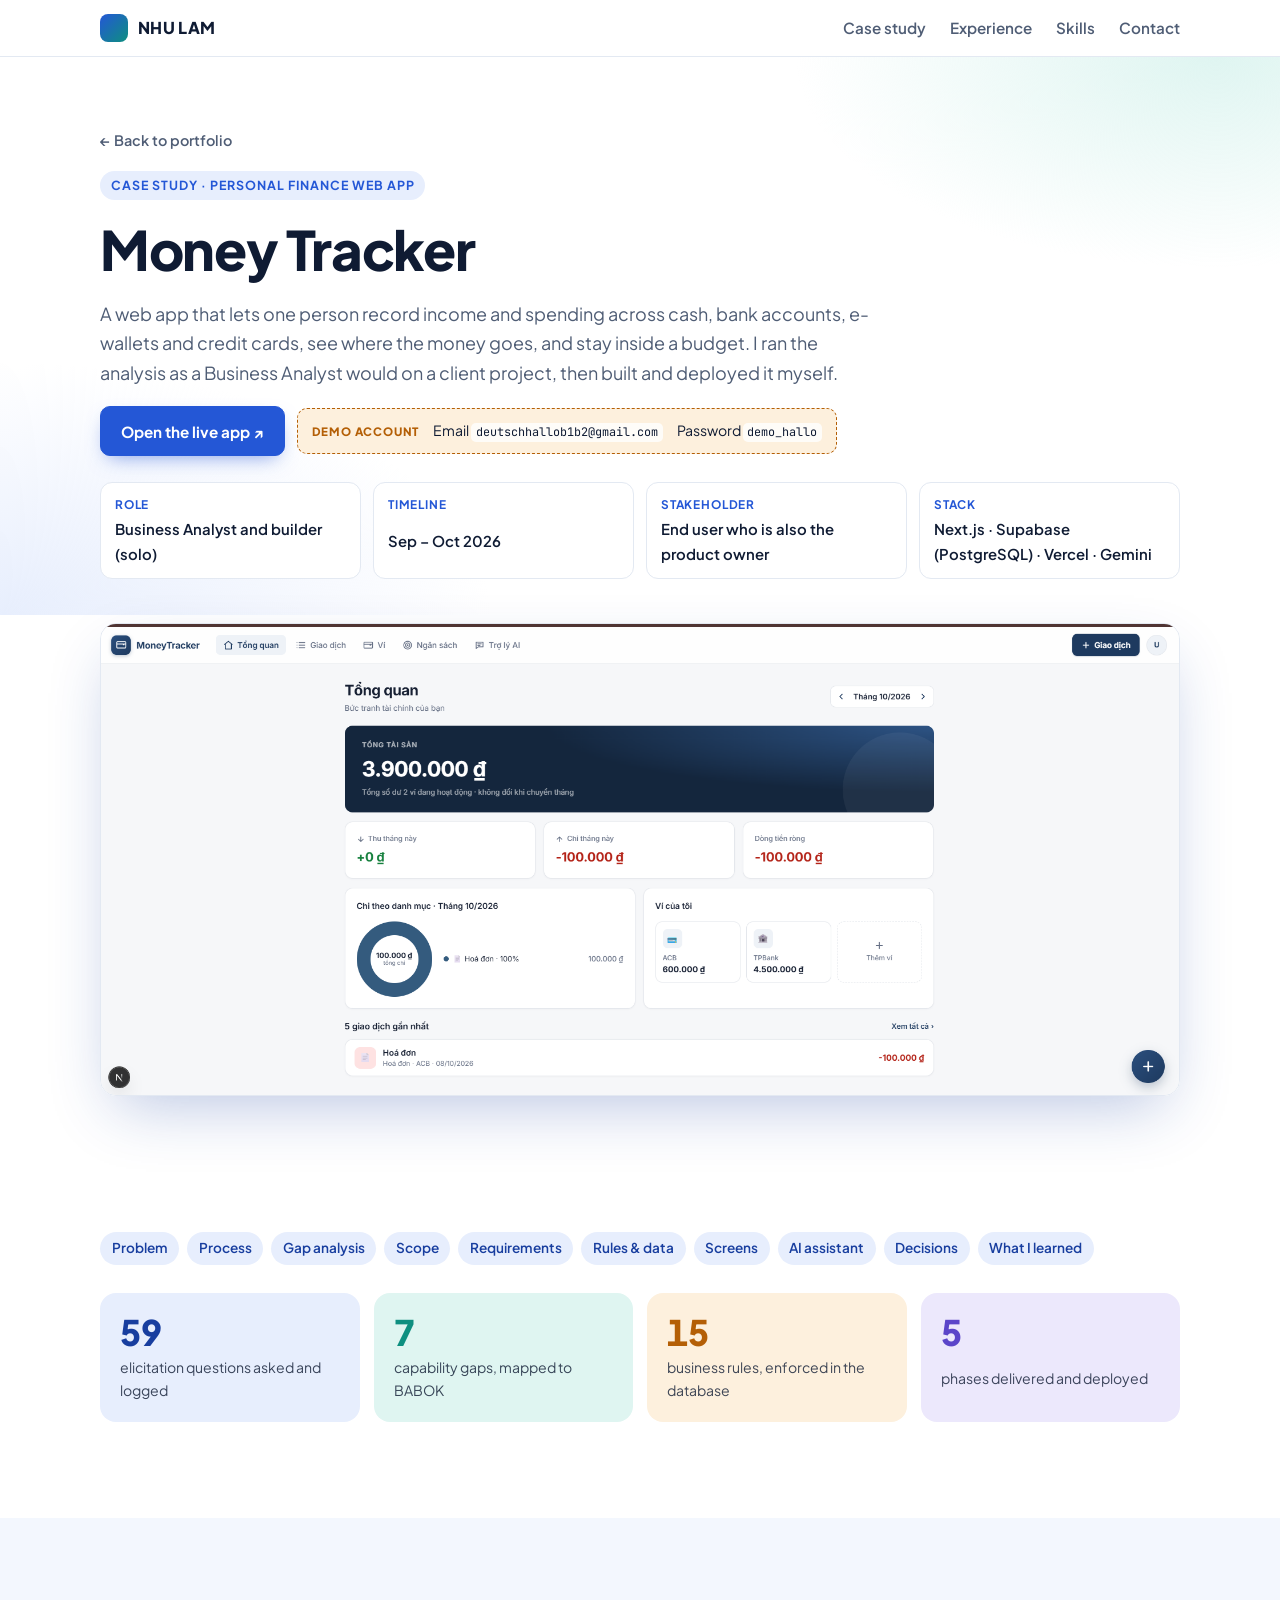
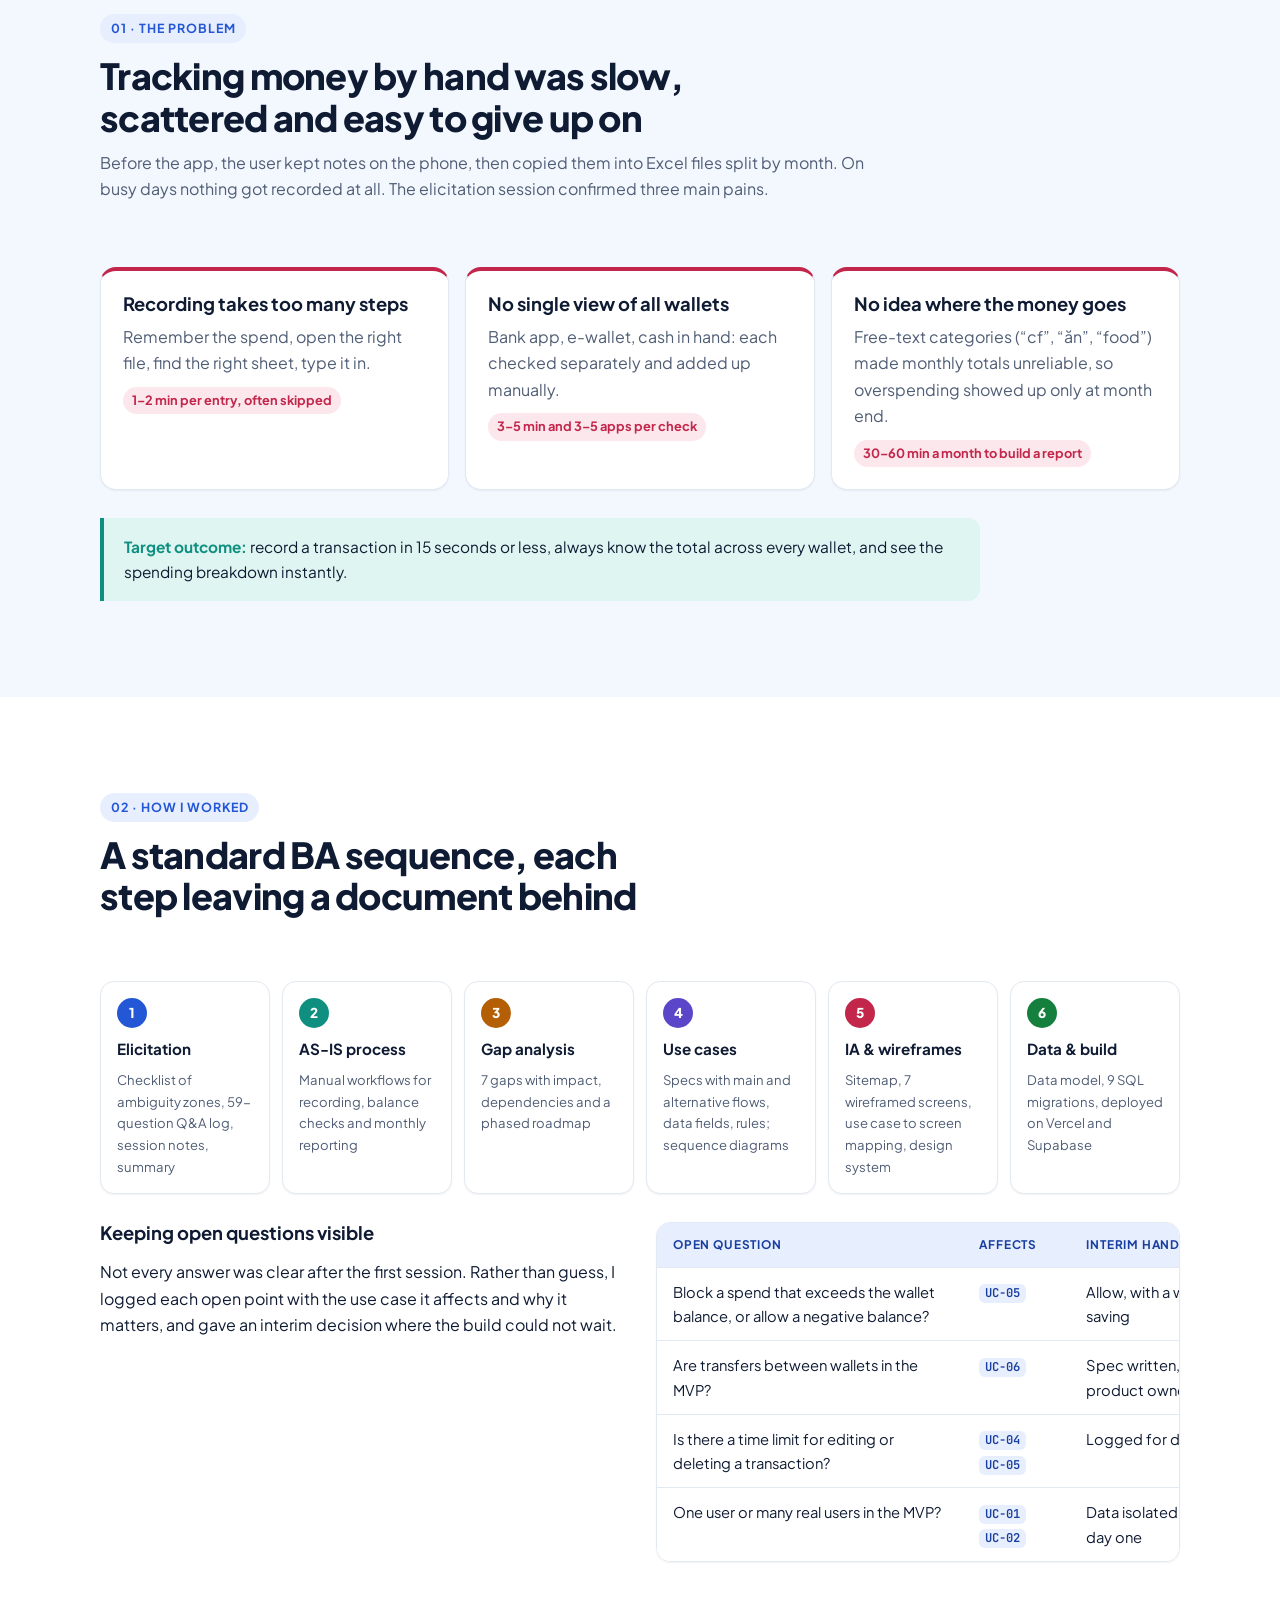
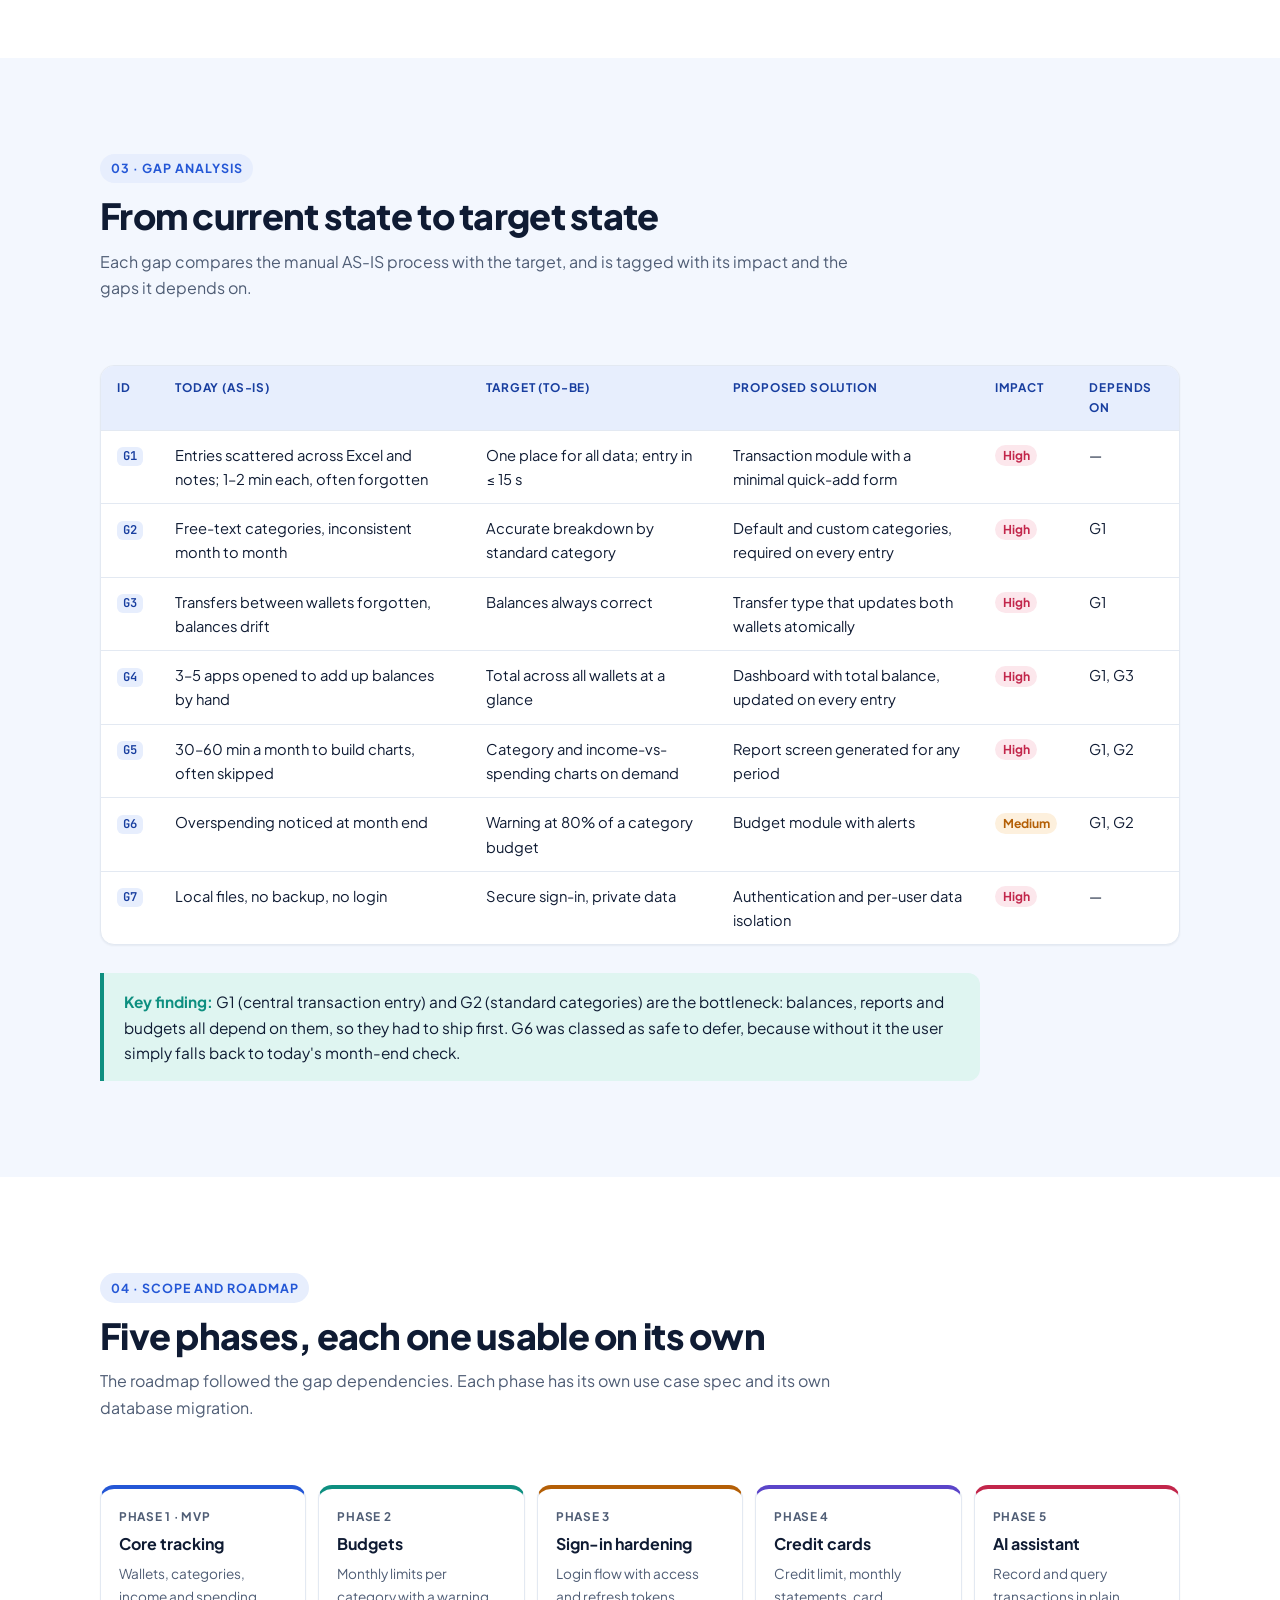
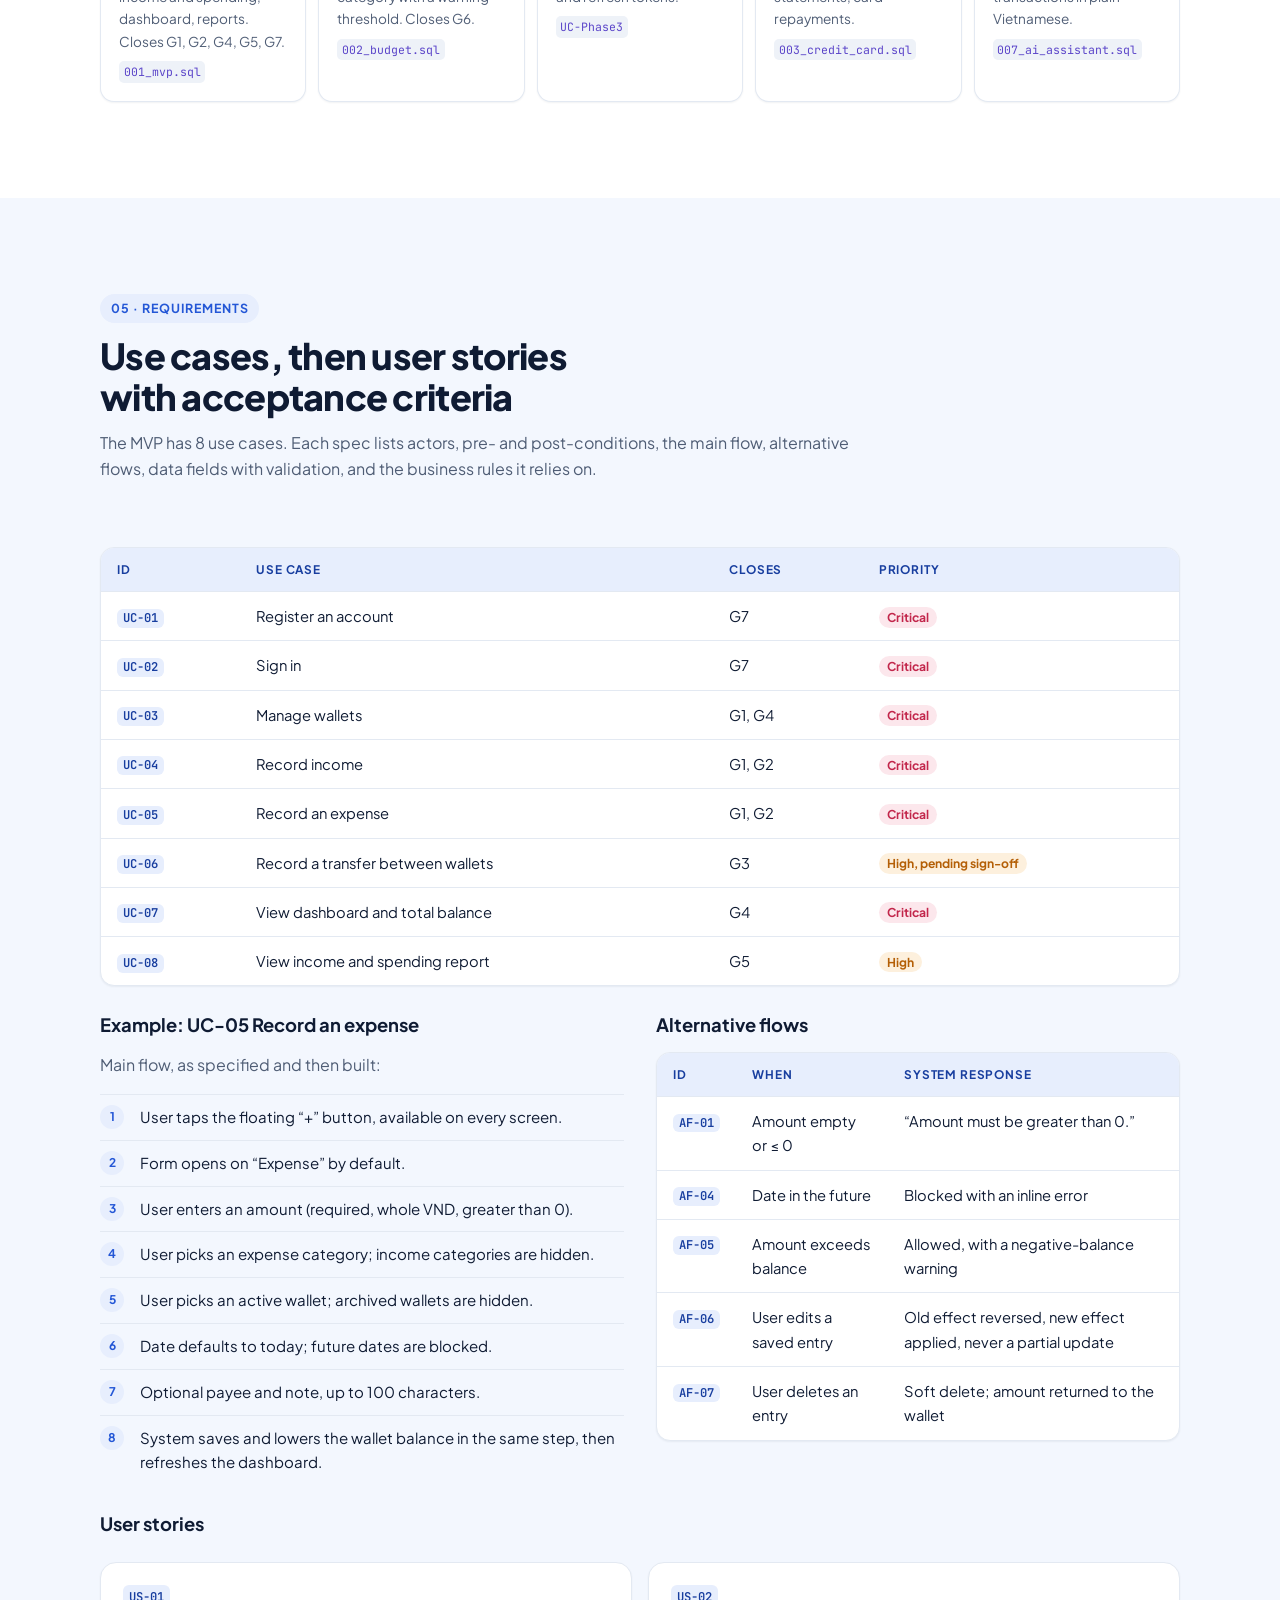
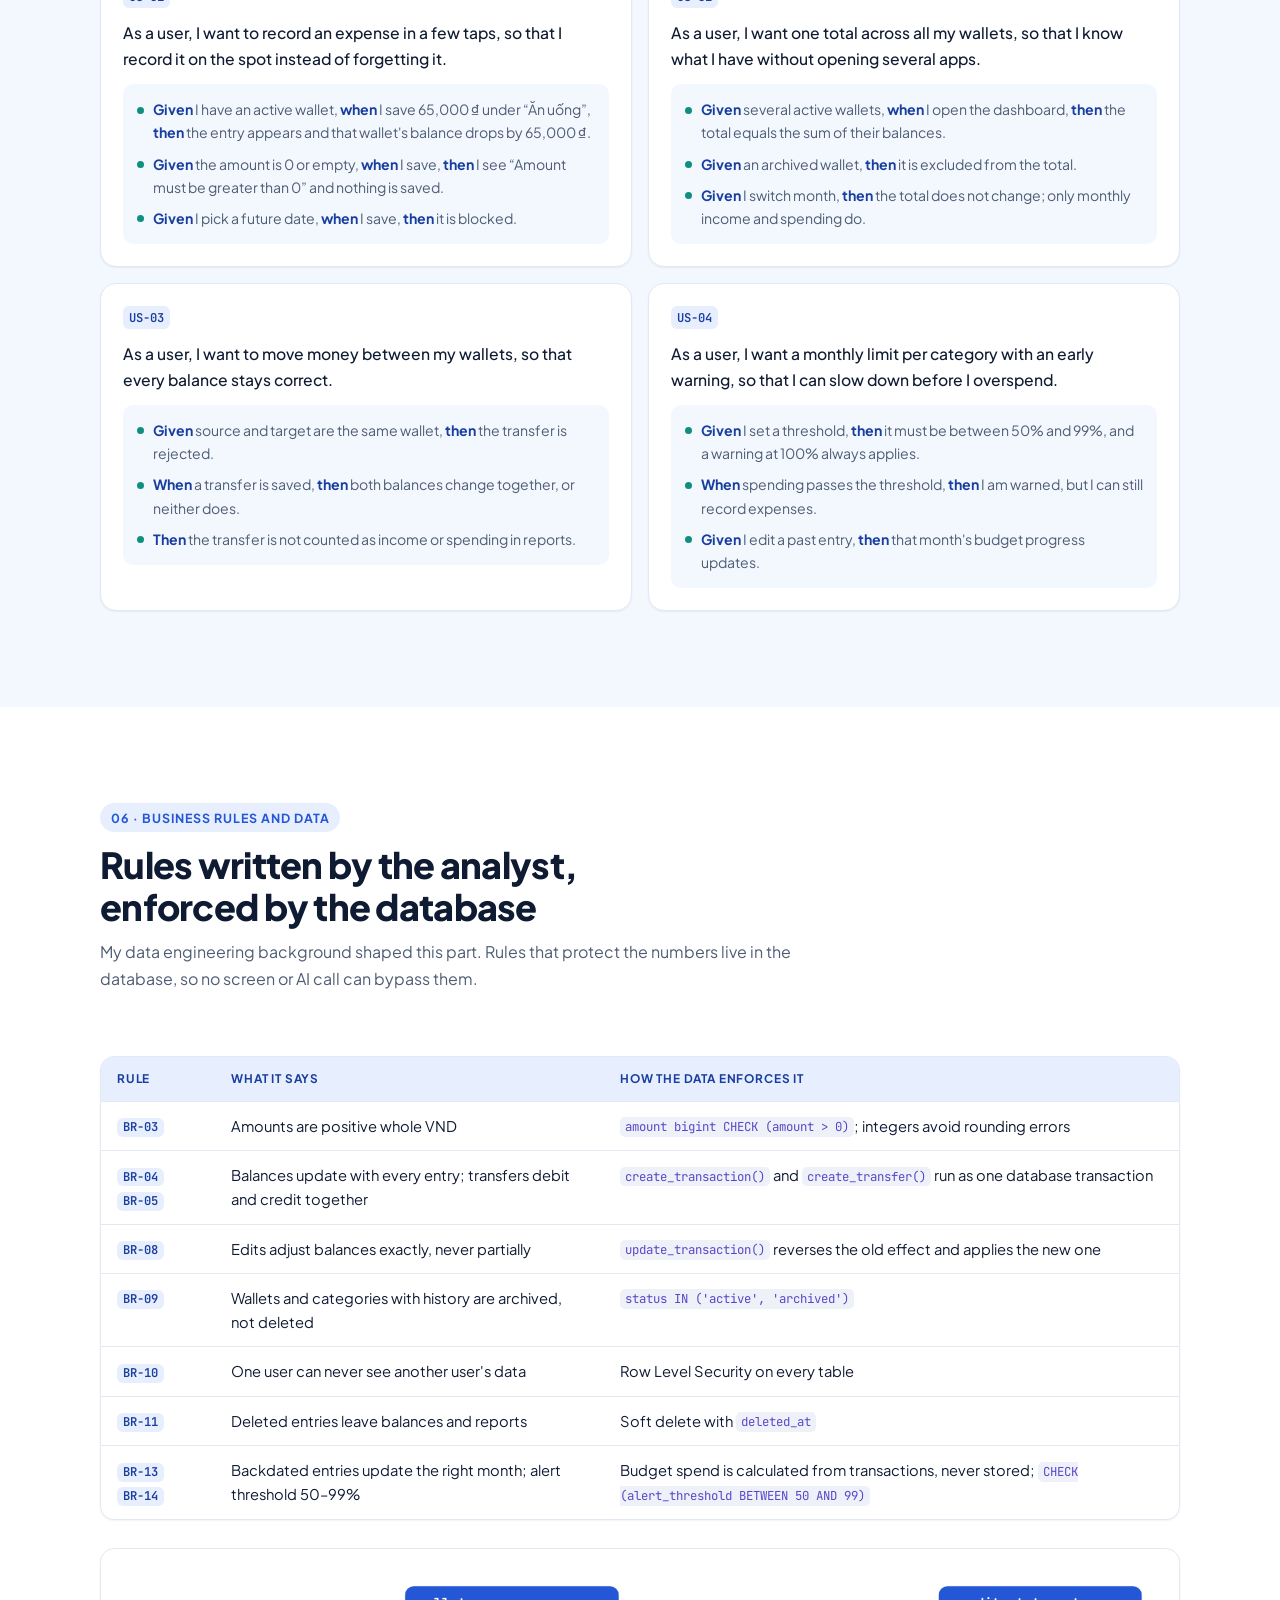
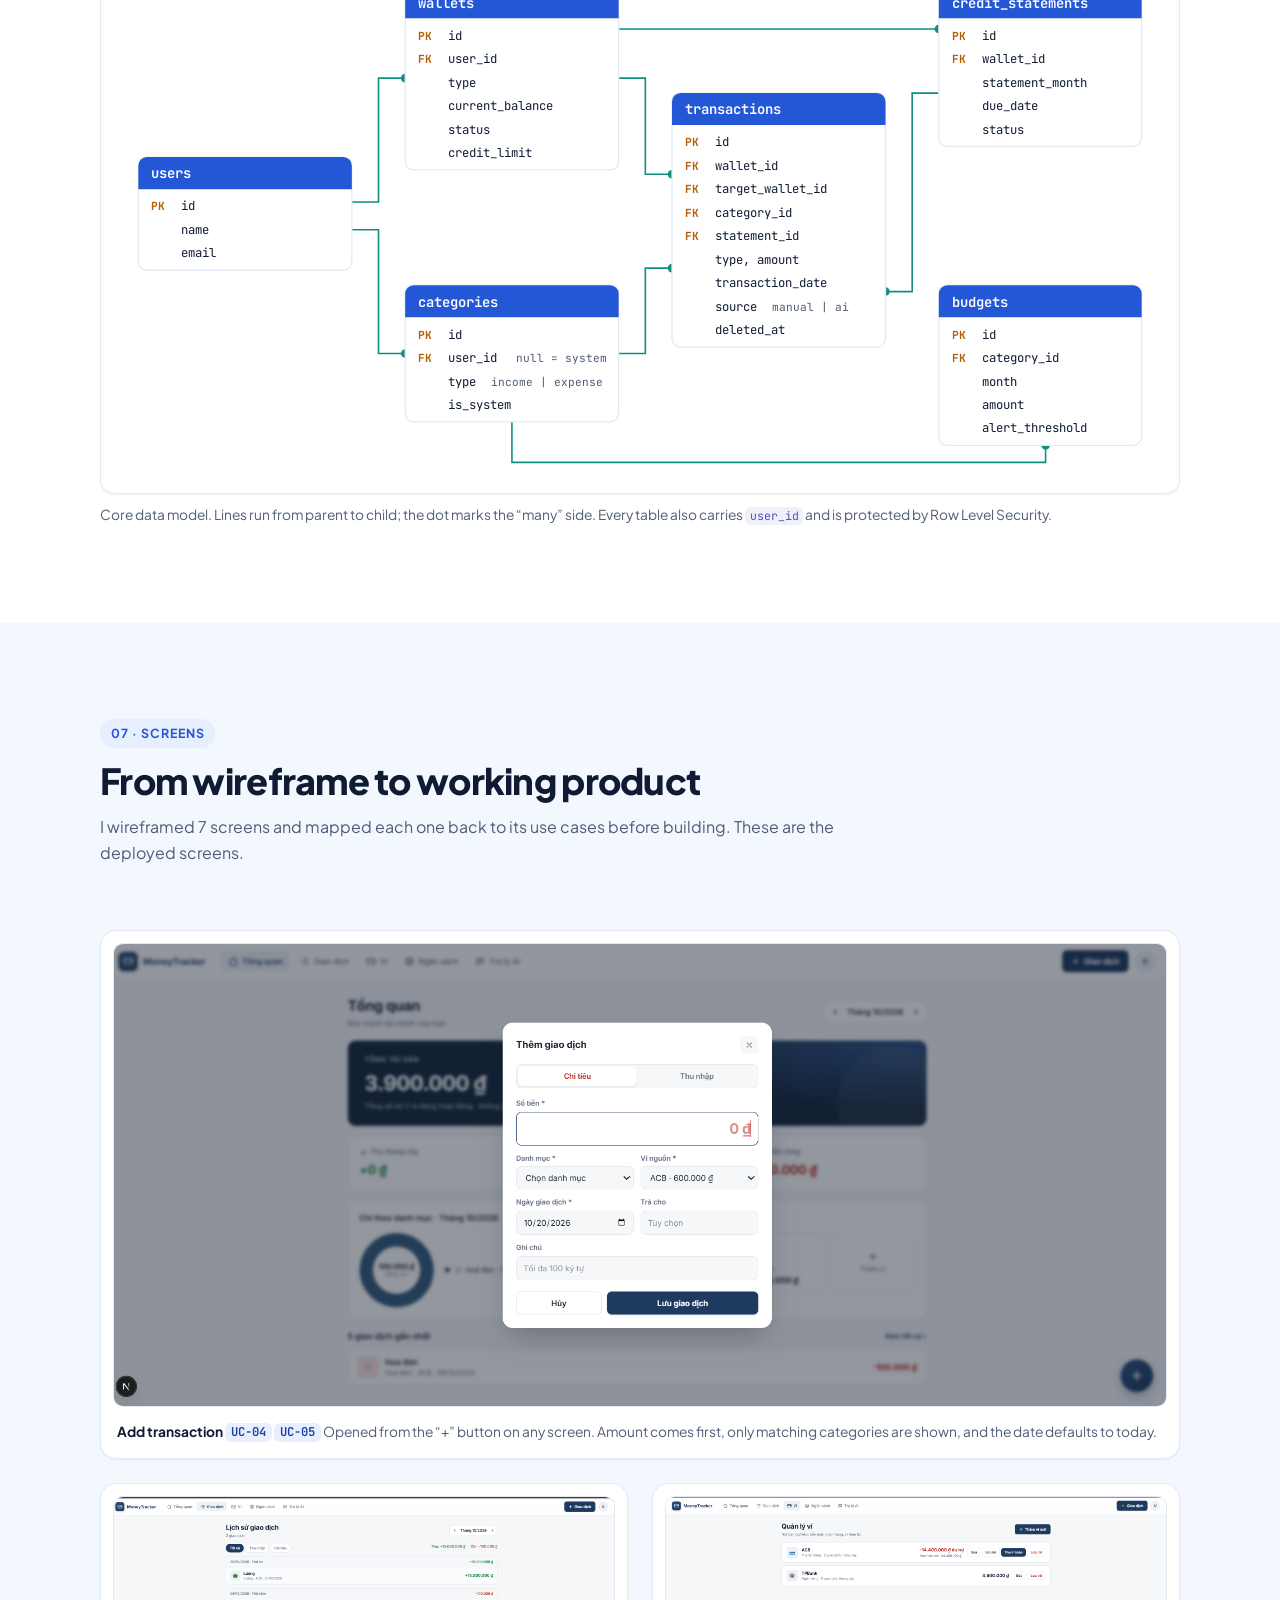
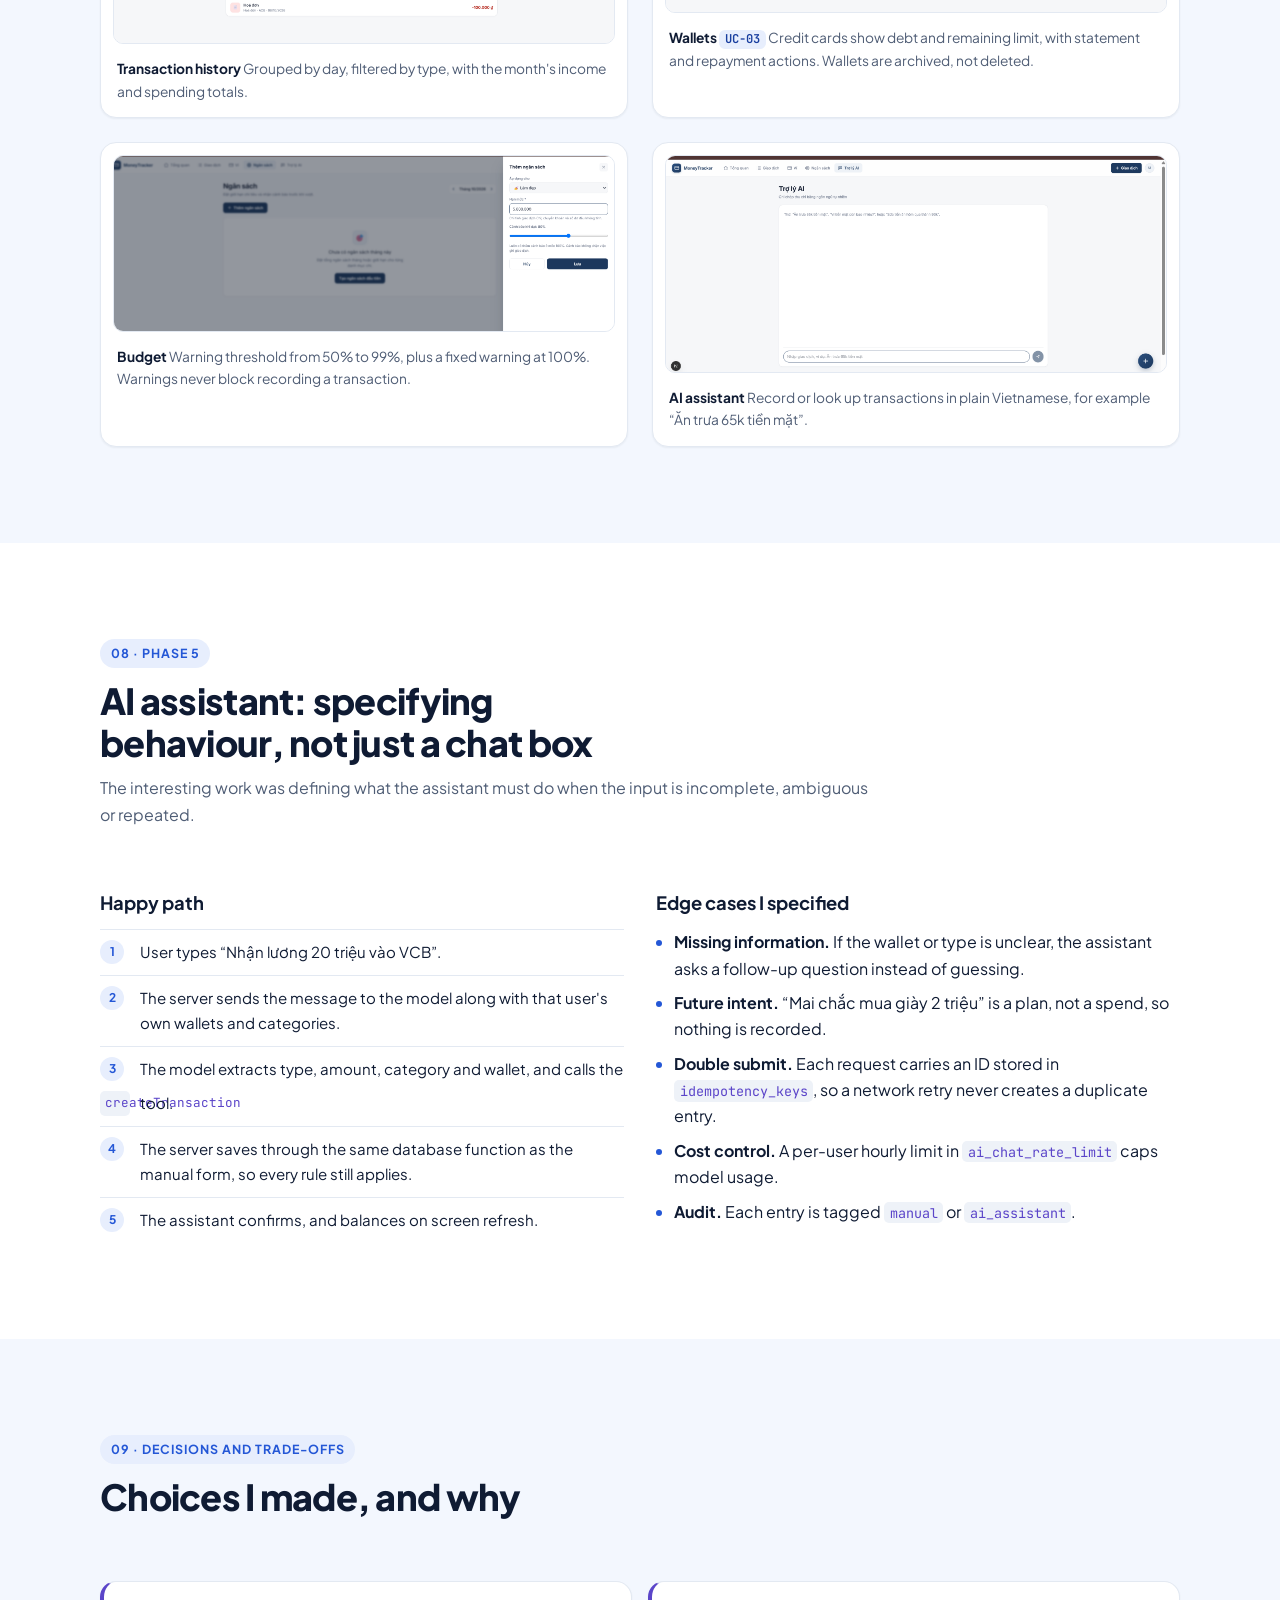
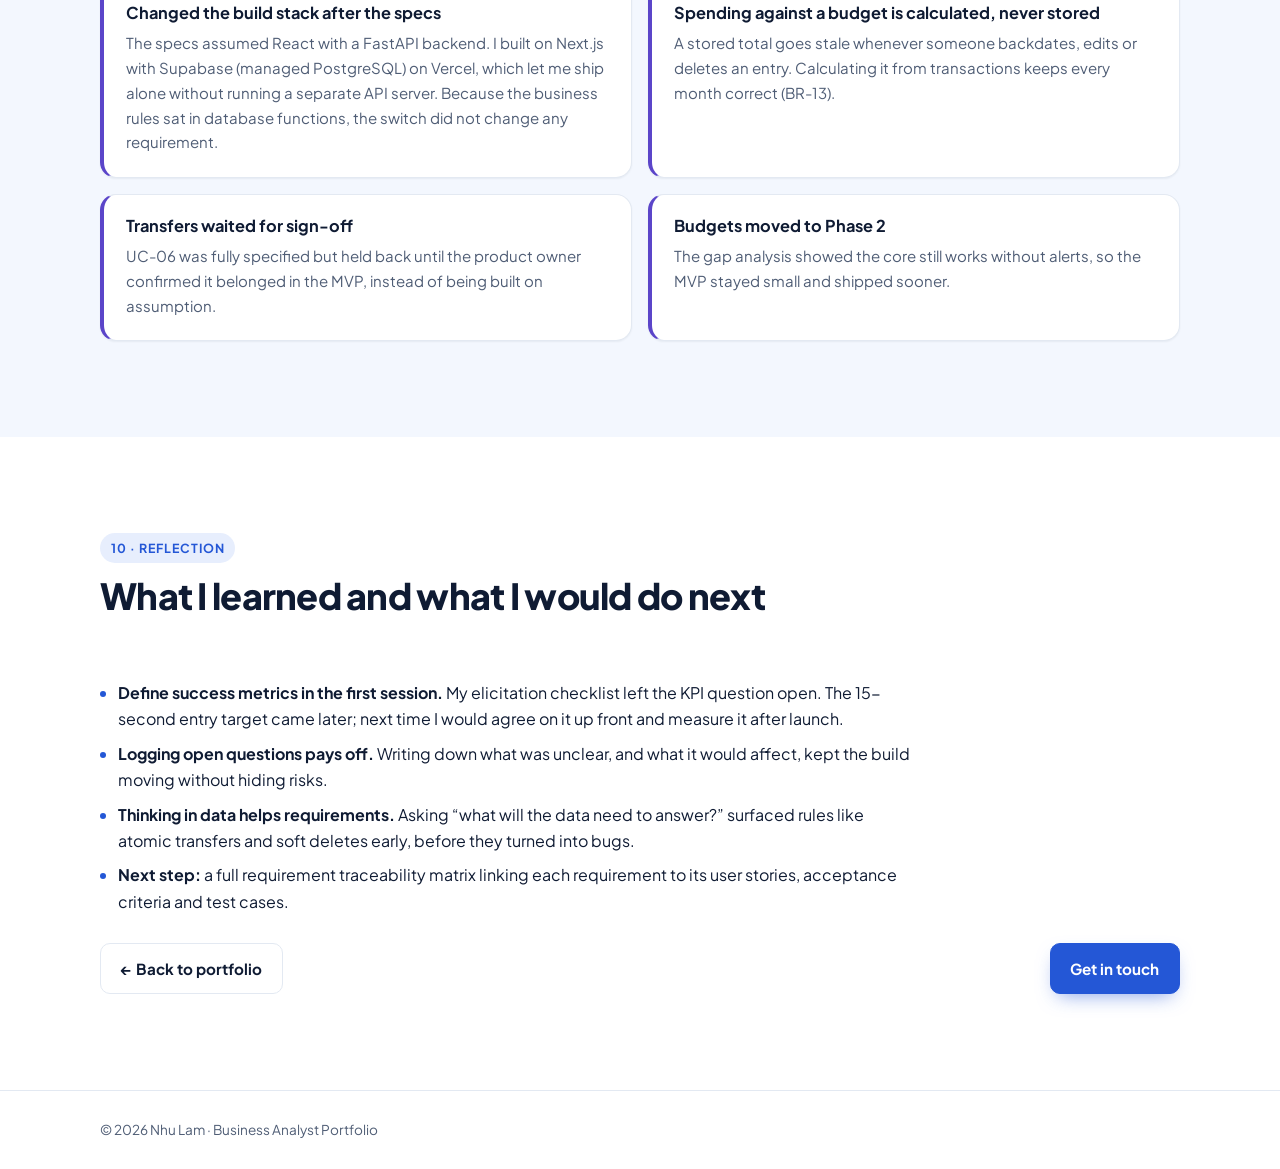
==== commit 890d116f: "Add files via upload" ====
--- a/money-tracker.html
+++ b/money-tracker.html
@@ -52,7 +52,7 @@
 
   <div class="cs-cover">
     <div class="wrap">
-      <img src="assets/money-tracker/dashboard.png" alt="Money Tracker dashboard: total balance across wallets, income and spending this month, spending by category and recent transactions" width="1888" height="825">
+      <img src="dashboard.png" alt="Money Tracker dashboard: total balance across wallets, income and spending this month, spending by category and recent transactions" width="1888" height="825">
     </div>
   </div>
 
@@ -414,23 +414,23 @@
       </div>
       <div class="screens">
         <figure class="wide">
-          <img src="assets/money-tracker/add-transaction.png" alt="Add transaction form with expense and income tabs, amount, category, source wallet, date, payee and note fields" width="1876" height="823" loading="lazy">
+          <img src="add-transaction.png" alt="Add transaction form with expense and income tabs, amount, category, source wallet, date, payee and note fields" width="1876" height="823" loading="lazy">
           <figcaption><b>Add transaction</b> <span class="id">UC-04</span> <span class="id">UC-05</span> Opened from the “+” button on any screen. Amount comes first, only matching categories are shown, and the date defaults to today.</figcaption>
         </figure>
         <figure>
-          <img src="assets/money-tracker/transactions.png" alt="Transaction history grouped by day, with income and expense filters and monthly totals" width="1900" height="556" loading="lazy">
+          <img src="transactions.png" alt="Transaction history grouped by day, with income and expense filters and monthly totals" width="1900" height="556" loading="lazy">
           <figcaption><b>Transaction history</b> Grouped by day, filtered by type, with the month's income and spending totals.</figcaption>
         </figure>
         <figure>
-          <img src="assets/money-tracker/wallets.png" alt="Wallet management showing a credit card wallet with debt and remaining limit, and a bank wallet" width="1918" height="444" loading="lazy">
+          <img src="wallets.png" alt="Wallet management showing a credit card wallet with debt and remaining limit, and a bank wallet" width="1918" height="444" loading="lazy">
           <figcaption><b>Wallets</b> <span class="id">UC-03</span> Credit cards show debt and remaining limit, with statement and repayment actions. Wallets are archived, not deleted.</figcaption>
         </figure>
         <figure>
-          <img src="assets/money-tracker/budget.png" alt="Add budget panel with category, limit amount and a warning threshold slider set to 80 percent" width="1887" height="658" loading="lazy">
+          <img src="budget.png" alt="Add budget panel with category, limit amount and a warning threshold slider set to 80 percent" width="1887" height="658" loading="lazy">
           <figcaption><b>Budget</b> Warning threshold from 50% to 99%, plus a fixed warning at 100%. Warnings never block recording a transaction.</figcaption>
         </figure>
         <figure>
-          <img src="assets/money-tracker/ai-assistant.png" alt="AI assistant chat with example prompts such as recording lunch for 65 thousand dong in cash" width="1918" height="826" loading="lazy">
+          <img src="ai-assistant.png" alt="AI assistant chat with example prompts such as recording lunch for 65 thousand dong in cash" width="1918" height="826" loading="lazy">
           <figcaption><b>AI assistant</b> Record or look up transactions in plain Vietnamese, for example “Ăn trưa 65k tiền mặt”.</figcaption>
         </figure>
       </div>
